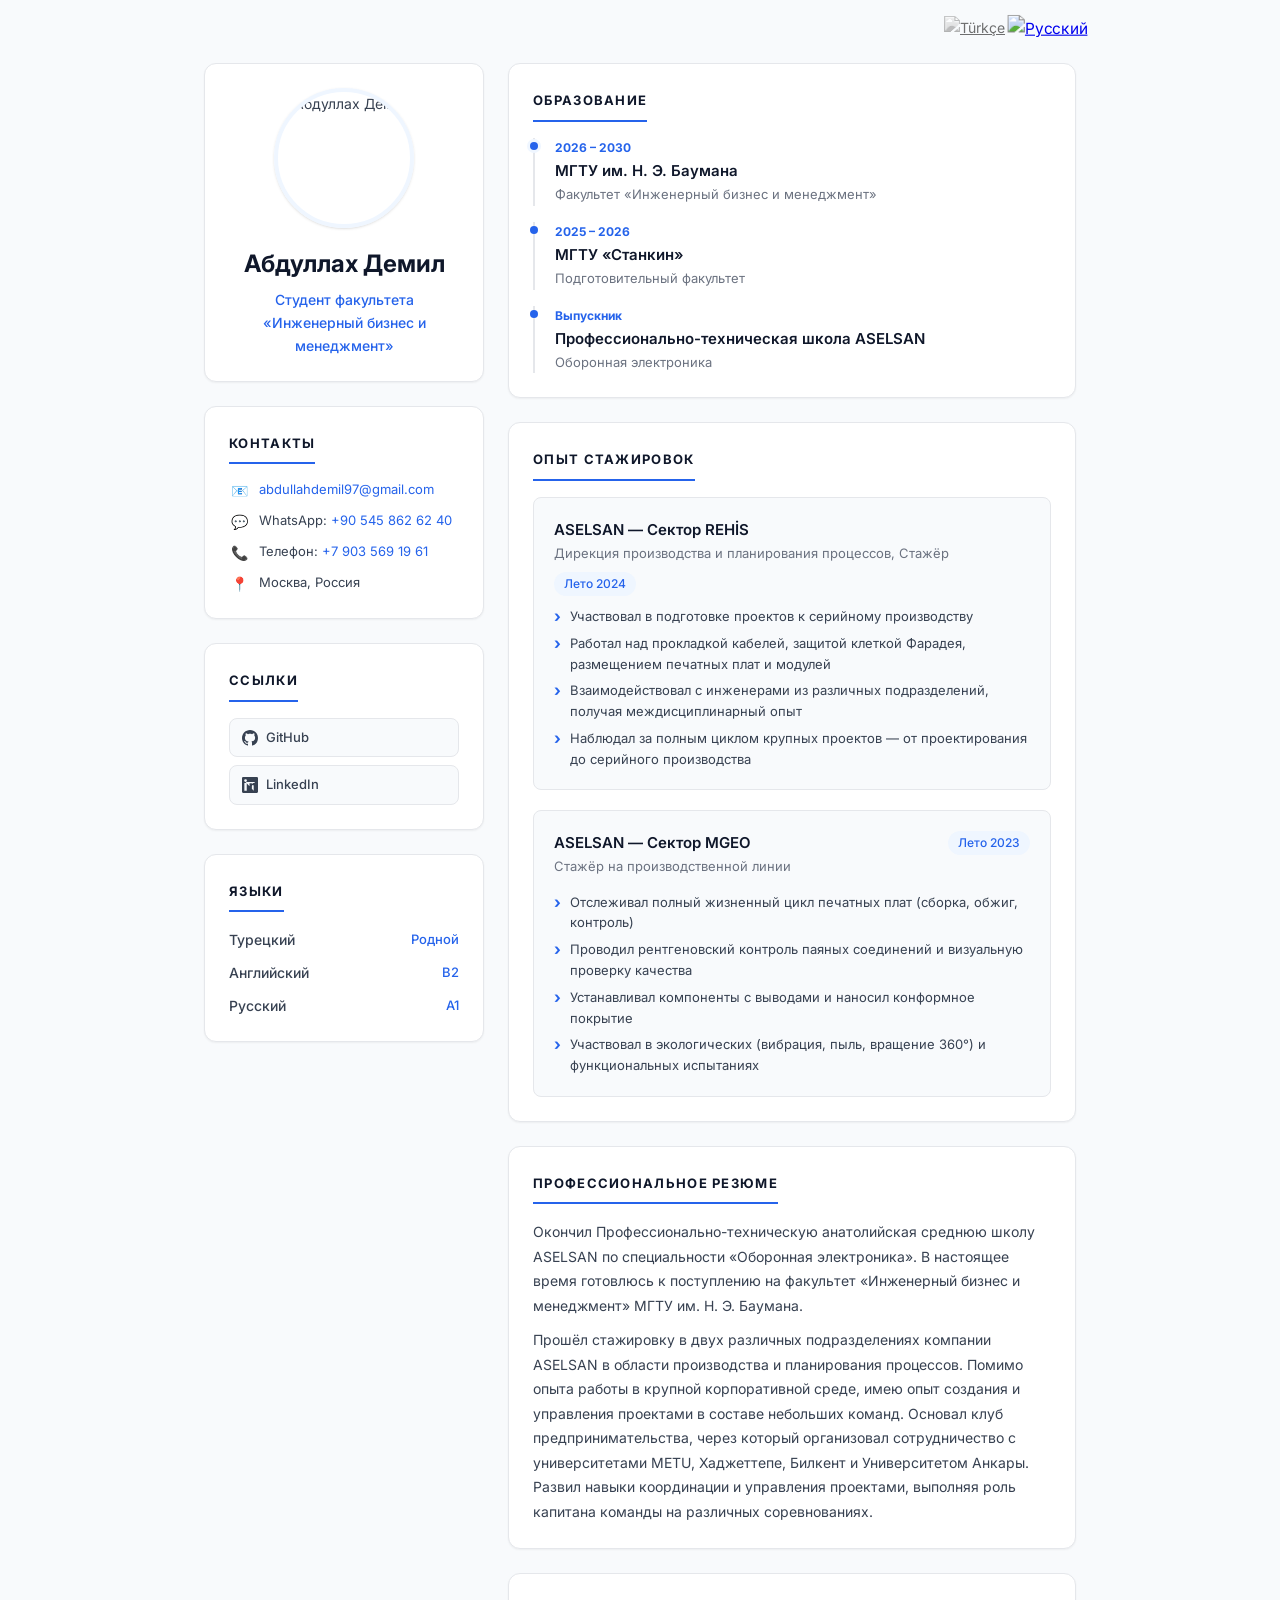
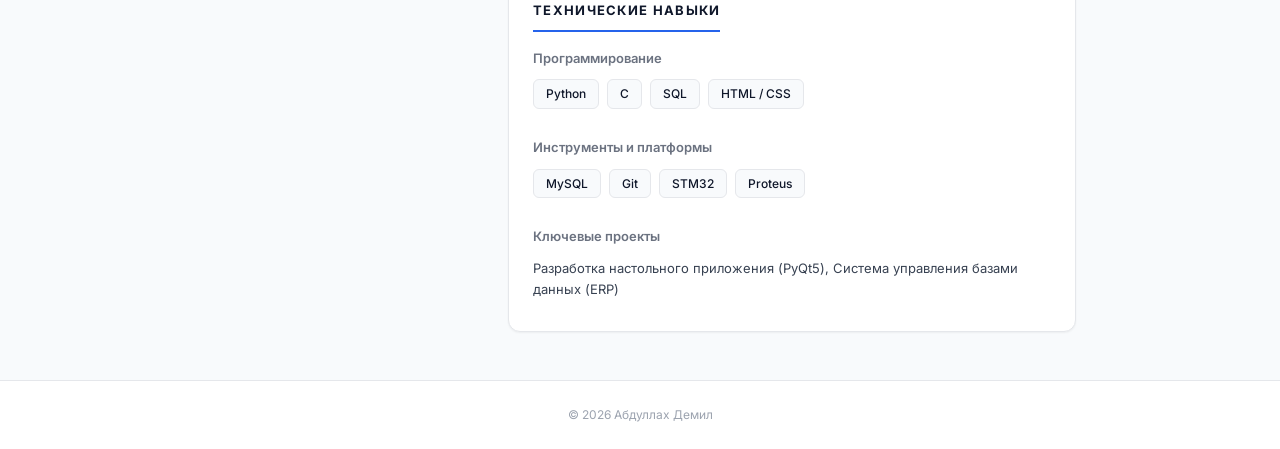
==== ru.html @ 8faf2f86 "Abdullah Demil's portfolio" ====
<!DOCTYPE html>
<html lang="ru">
    <head>
        <meta charset="UTF-8" />
        <meta name="viewport" content="width=device-width, initial-scale=1.0" />
        <meta name="description" content="Абдуллах Демил — Резюме. Студент факультета Инженерный бизнес и менеджмент, опыт стажировки в ASELSAN." />
        <meta name="author" content="Abdullah Demil" />
        <title>Abdullah Demil - CV (RU)</title>
        <link rel="preconnect" href="https://fonts.googleapis.com" />
        <link rel="preconnect" href="https://fonts.gstatic.com" crossorigin />
        <link href="https://fonts.googleapis.com/css2?family=Inter:wght@300;400;500;600;700&display=swap" rel="stylesheet" />
        <link rel="stylesheet" href="style.css" />
        <link rel="icon" type="image/png" href="profilfotografim.png" />
    </head>
    <body>
        <!-- Top Bar -->
        <header class="top-bar">
            <div class="top-bar-inner">
                <div class="lang-switch">
                    <a href="index.html" class="lang-link">
                        <img src="turkish-flag.png" alt="Türkçe" class="flag-img" />
                    </a>
                    <a href="ru.html" class="lang-link active">
                        <img src="russian-flag.png" alt="Русский" class="flag-img" />
                    </a>
                </div>
            </div>
        </header>

        <!-- Main Content -->
        <main class="container">
            <!-- SIDEBAR -->
            <aside class="sidebar">
                <!-- Profile -->
                <section class="card profile-card" id="profile">
                    <div class="profile-photo">
                        <img src="profilfotografim.png" alt="Абдуллах Демил" />
                    </div>
                    <h1 class="profile-name">Абдуллах Демил</h1>
                    <p class="profile-title">Студент факультета «Инженерный бизнес и менеджмент»</p>
                </section>

                <!-- Contact -->
                <section class="card" id="contact">
                    <h2 class="section-title">Контакты</h2>
                    <ul class="contact-list">
                        <li>
                            <span class="contact-icon">📧</span>
                            <a href="mailto:abdullahdemil97@gmail.com">abdullahdemil97@gmail.com</a>
                        </li>
                        <li>
                            <span class="contact-icon">💬</span>
                            <span>WhatsApp: <a href="https://wa.me/905458626240">+90 545 862 62 40</a></span>
                        </li>
                        <li>
                            <span class="contact-icon">📞</span>
                            <span>Телефон: <a href="tel:+79035691961">+7 903 569 19 61</a></span>
                        </li>
                        <li>
                            <span class="contact-icon">📍</span>
                            <span>Москва, Россия</span>
                        </li>
                    </ul>
                </section>

                <!-- Links -->
                <section class="card" id="links">
                    <h2 class="section-title">Ссылки</h2>
                    <ul class="links-list">
                        <li>
                            <a href="https://github.com/abdullahdemil" target="_blank" rel="noopener">
                                <svg height="16" viewBox="0 0 16 16" width="16" style="fill: currentColor;"><path d="M8 0C3.58 0 0 3.58 0 8c0 3.54 2.29 6.53 5.47 7.59.4.07.55-.17.55-.38 0-.19-.01-.82-.01-1.49-2.01.37-2.53-.49-2.69-.94-.09-.23-.48-.94-.82-1.13-.28-.15-.68-.52-.01-.53.63-.01 1.08.58 1.23.82.72 1.21 1.87.87 2.33.66.07-.52.28-.87.51-1.07-1.78-.2-3.64-.89-3.64-3.95 0-.87.31-1.59.82-2.15-.08-.2-.36-1.02.08-2.12 0 0 .67-.21 2.2.82.64-.18 1.32-.27 2-.27.68 0 1.36.09 2 .27 1.53-1.04 2.2-.82 2.2-.82.44 1.1.16 1.92.08 2.12.51.56.82 1.27.82 2.15 0 3.07-1.87 3.75-3.65 3.95.29.25.54.73.54 1.48 0 1.07-.01 1.93-.01 2.2 0 .21.15.46.55.38A8.013 8.013 0 0016 8c0-4.42-3.58-8-8-8z"></path></svg> GitHub
                            </a>
                        </li>
                        <li>
                            <a href="https://www.linkedin.com/in/abdullah-demil-1305a4256/" target="_blank" rel="noopener">
                                <svg height="16" viewBox="0 0 16 16" width="16" style="fill: currentColor;"><path d="M14.82 0H1.18A1.16 1.16 0 000 1.15v13.7A1.16 1.16 0 001.18 16h13.64A1.16 1.16 0 0016 14.85V1.15A1.16 1.16 0 0014.82 0zM4.74 13.68H2.37V6h2.37v7.68zM3.55 4.96a1.38 1.38 0 110-2.76 1.38 1.38 0 010 2.76zh9.09V13.68h2.37v-4.3c0-2.31-1.25-3.38-2.88-3.38-1.33 0-1.92.73-2.25 1.24v-1.06h-2.37v7.68h2.37V9.45c0-.4.08-.79.28-1.07.56-.78 1.54-.53 1.54.89v4.41z"></path></svg> LinkedIn
                            </a>
                        </li>
                    </ul>
                </section>

                <!-- Languages -->
                <section class="card" id="languages">
                    <h2 class="section-title">Языки</h2>
                    <ul class="lang-list">
                        <li class="lang-item">
                            <span class="lang-name">Турецкий</span>
                            <span class="lang-level">Родной</span>
                        </li>
                        <li class="lang-item">
                            <span class="lang-name">Английский</span>
                            <span class="lang-level">B2</span>
                        </li>
                        <li class="lang-item">
                            <span class="lang-name">Русский</span>
                            <span class="lang-level">A1</span>
                        </li>
                    </ul>
                </section>
            </aside>

            <!-- MAIN CONTENT -->
            <div class="main-content">
                <!-- Education -->
                <section class="card" id="education">
                    <h2 class="section-title">Образование</h2>
                    <div class="education-list">
                        <div class="edu-item current">
                            <div class="edu-date">2026 – 2030</div>
                            <div class="edu-school">МГТУ им. Н. Э. Баумана</div>
                            <div class="edu-dept">Факультет «Инженерный бизнес и менеджмент»</div>
                        </div>
                        <div class="edu-item">
                            <div class="edu-date">2025 – 2026</div>
                            <div class="edu-school">МГТУ «Станкин»</div>
                            <div class="edu-dept">Подготовительный факультет</div>
                        </div>
                        <div class="edu-item">
                            <div class="edu-date">Выпускник</div>
                            <div class="edu-school">Профессионально-техническая школа ASELSAN</div>
                            <div class="edu-dept">Оборонная электроника</div>
                        </div>
                    </div>
                </section>

                <!-- Internships -->
                <section class="card" id="experience">
                    <h2 class="section-title">Опыт стажировок</h2>
                    <div class="exp-list">
                        <div class="exp-item">
                            <div class="exp-header">
                                <div>
                                    <div class="exp-company">ASELSAN — Сектор REHİS</div>
                                    <div class="exp-role">Дирекция производства и планирования процессов, Стажёр</div>
                                </div>
                                <span class="exp-date">Лето 2024</span>
                            </div>
                            <ul class="exp-bullets">
                                <li>Участвовал в подготовке проектов к серийному производству</li>
                                <li>Работал над прокладкой кабелей, защитой клеткой Фарадея, размещением печатных плат и модулей</li>
                                <li>Взаимодействовал с инженерами из различных подразделений, получая междисциплинарный опыт</li>
                                <li>Наблюдал за полным циклом крупных проектов — от проектирования до серийного производства</li>
                            </ul>
                        </div>
                        <div class="exp-item">
                            <div class="exp-header">
                                <div>
                                    <div class="exp-company">ASELSAN — Сектор MGEO</div>
                                    <div class="exp-role">Стажёр на производственной линии</div>
                                </div>
                                <span class="exp-date">Лето 2023</span>
                            </div>
                            <ul class="exp-bullets">
                                <li>Отслеживал полный жизненный цикл печатных плат (сборка, обжиг, контроль)</li>
                                <li>Проводил рентгеновский контроль паяных соединений и визуальную проверку качества</li>
                                <li>Устанавливал компоненты с выводами и наносил конформное покрытие</li>
                                <li>Участвовал в экологических (вибрация, пыль, вращение 360°) и функциональных испытаниях</li>
                            </ul>
                        </div>
                    </div>
                </section>

                <!-- Professional Summary -->
                <section class="card" id="summary">
                    <h2 class="section-title">Профессиональное резюме</h2>
                    <p class="summary-text">
                        Окончил Профессионально-техническую анатолийская среднюю школу
                        ASELSAN по специальности «Оборонная электроника». В настоящее время
                        готовлюсь к поступлению на факультет «Инженерный бизнес и менеджмент»
                        МГТУ им. Н. Э. Баумана.
                    </p>
                    <p class="summary-text" style="margin-top: 10px;">
                        Прошёл стажировку в двух различных подразделениях компании ASELSAN
                        в области производства и планирования процессов. Помимо опыта работы
                        в крупной корпоративной среде, имею опыт создания и управления
                        проектами в составе небольших команд. Основал клуб
                        предпринимательства, через который организовал сотрудничество с
                        университетами METU, Хаджеттепе, Билкент и Университетом Анкары.
                        Развил навыки координации и управления проектами, выполняя роль
                        капитана команды на различных соревнованиях.
                    </p>
                </section>

                <!-- Technical Skills -->
                <section class="card" id="skills">
                    <h2 class="section-title">Технические навыки</h2>
                    <div class="skills-group">
                        <div class="skill-category">
                            <div class="skill-label">Программирование</div>
                            <div class="skill-tags">
                                <span class="skill-tag">Python</span>
                                <span class="skill-tag">C</span>
                                <span class="skill-tag">SQL</span>
                                <span class="skill-tag">HTML / CSS</span>
                            </div>
                        </div>
                        <div class="skill-category">
                            <div class="skill-label">Инструменты и платформы</div>
                            <div class="skill-tags">
                                <span class="skill-tag">MySQL</span>
                                <span class="skill-tag">Git</span>
                                <span class="skill-tag">STM32</span>
                                <span class="skill-tag">Proteus</span>
                            </div>
                        </div>
                        <div class="skill-category">
                            <div class="skill-label">Ключевые проекты</div>
                            <p class="skill-projects">
                                Разработка настольного приложения (PyQt5), Система управления базами данных (ERP)
                            </p>
                        </div>
                    </div>
                </section>
            </div>
        </main>

        <!-- Footer -->
        <footer>
            <p>&copy; 2026 Абдуллах Демил</p>
        </footer>
    </body>
</html>
---- style.css ----
@import url('https://fonts.googleapis.com/css2?family=Inter:wght@300;400;500;600;700&display=swap');

/* ============================================
   RESET & VARIABLES
   ============================================ */
*,
*::before,
*::after {
  box-sizing: border-box;
  margin: 0;
  padding: 0;
}

:root {
  --primary: #0f172a;
  --primary-light: #1e293b;
  --accent: #2563eb;
  --accent-hover: #1d4ed8;
  --accent-bg: #eff6ff;
  --text: #374151;
  --text-secondary: #6b7280;
  --text-light: #9ca3af;
  --bg: #f8fafc;
  --card: #ffffff;
  --border: #e5e7eb;
  --shadow-sm: 0 1px 2px 0 rgba(0,0,0,0.05);
  --shadow: 0 1px 3px 0 rgba(0,0,0,0.1), 0 1px 2px -1px rgba(0,0,0,0.1);
  --shadow-md: 0 4px 6px -1px rgba(0,0,0,0.1), 0 2px 4px -2px rgba(0,0,0,0.1);
  --radius: 12px;
  --radius-sm: 8px;
  --transition: 0.25s cubic-bezier(0.4, 0, 0.2, 1);
}

html {
  scroll-behavior: smooth;
}

body {
  font-family: 'Inter', -apple-system, BlinkMacSystemFont, 'Segoe UI', sans-serif;
  font-size: 14px;
  line-height: 1.65;
  color: var(--text);
  background: var(--bg);
  min-height: 100vh;
  display: flex;
  flex-direction: column;
  align-items: center;
  -webkit-font-smoothing: antialiased;
}

/* ============================================
   TOP BAR (Language Switch + PDF Button)
   ============================================ */
.top-bar {
  width: 100%;
  max-width: 920px;
  display: flex;
  justify-content: flex-end;
  align-items: center;
  padding: 16px 16px 0;
  gap: 12px;
}

.top-bar-inner {
  display: flex;
  align-items: center;
  gap: 12px;
}

.btn-download {
  display: inline-flex;
  align-items: center;
  gap: 6px;
  padding: 8px 16px;
  background: var(--primary);
  color: #fff;
  border: none;
  border-radius: var(--radius-sm);
  font-family: inherit;
  font-size: 13px;
  font-weight: 500;
  cursor: pointer;
  transition: var(--transition);
  text-decoration: none;
}

.btn-download:hover {
  background: var(--accent);
  transform: translateY(-1px);
  box-shadow: var(--shadow-md);
}

.lang-switch {
  display: flex;
  gap: 6px;
}

.flag-img {
  width: 28px;
  height: 28px;
  object-fit: contain;
  transition: var(--transition);
  filter: grayscale(1) opacity(0.6);
}

.lang-link:hover .flag-img,
.lang-link.active .flag-img {
  filter: grayscale(0) opacity(1);
  transform: scale(1.1);
}

/* ============================================
   LAYOUT CONTAINER
   ============================================ */
.container {
  width: 100%;
  max-width: 920px;
  padding: 24px;
  display: grid;
  grid-template-columns: 280px 1fr;
  gap: 24px;
}

/* ============================================
   CARDS & SECTIONS
   ============================================ */
.card {
  background: var(--card);
  border: 1px solid var(--border);
  border-radius: var(--radius);
  padding: 24px;
  margin-bottom: 24px;
  box-shadow: var(--shadow-sm);
  transition: var(--transition);
}

.card:hover {
  box-shadow: var(--shadow);
}

.section-title {
  font-size: 13px;
  font-weight: 700;
  text-transform: uppercase;
  letter-spacing: 0.1em;
  color: var(--primary);
  margin-bottom: 16px;
  padding-bottom: 8px;
  border-bottom: 2px solid var(--accent);
  display: inline-block;
}

/* ============================================
   CONTACT LIST
   ============================================ */
.contact-list {
  list-style: none;
  display: flex;
  flex-direction: column;
  gap: 10px;
}

.contact-list li {
  display: flex;
  align-items: flex-start;
  gap: 10px;
  font-size: 13px;
  color: var(--text);
  line-height: 1.5;
}

.contact-icon {
  flex-shrink: 0;
  width: 20px;
  text-align: center;
  font-size: 14px;
}

.contact-list a {
  color: var(--accent);
  text-decoration: none;
  transition: var(--transition);
  word-break: break-all;
}

.contact-list a:hover {
  color: var(--accent-hover);
  text-decoration: underline;
}

/* ============================================
   LINKS LIST
   ============================================ */
.links-list {
  list-style: none;
  display: flex;
  flex-direction: column;
  gap: 8px;
}

.links-list li a {
  display: flex;
  align-items: center;
  gap: 8px;
  padding: 8px 12px;
  background: var(--bg);
  border: 1px solid var(--border);
  border-radius: var(--radius-sm);
  color: var(--text);
  text-decoration: none;
  font-size: 13px;
  font-weight: 500;
  transition: var(--transition);
}

.links-list li a:hover {
  background: var(--accent-bg);
  border-color: var(--accent);
  color: var(--accent);
  transform: translateX(4px);
}

.link-icon {
  font-size: 16px;
  flex-shrink: 0;
}

/* ============================================
   LANGUAGES
   ============================================ */
.lang-list {
  list-style: none;
  display: flex;
  flex-direction: column;
  gap: 10px;
}

.lang-item {
  display: flex;
  justify-content: space-between;
  align-items: center;
}

.lang-name {
  font-size: 14px;
  font-weight: 500;
  color: var(--text);
}

.lang-level {
  font-size: 13px;
  font-weight: 500;
  color: var(--accent);
}

/* ============================================
   PROFESSIONAL SUMMARY
   ============================================ */
.summary-text {
  font-size: 14px;
  line-height: 1.75;
  color: var(--text);
}

/* ============================================
   EDUCATION TIMELINE
   ============================================ */
.education-list {
  display: flex;
  flex-direction: column;
  gap: 16px;
}

.edu-item {
  position: relative;
  padding-left: 20px;
  border-left: 2px solid var(--border);
}

.edu-item::before {
  content: '';
  position: absolute;
  left: -5px;
  top: 4px;
  width: 8px;
  height: 8px;
  border-radius: 50%;
  background: var(--accent);
}

.edu-item.current::before {
  background: var(--accent);
  box-shadow: 0 0 0 3px var(--accent-bg);
}

.edu-date {
  font-size: 12px;
  font-weight: 700;
  color: var(--accent);
  margin-bottom: 2px;
}

.edu-school {
  font-size: 15px;
  font-weight: 600;
  color: var(--primary);
}

.edu-dept {
  font-size: 13px;
  color: var(--text-secondary);
}

/* ============================================
   EXPERIENCE LIST
   ============================================ */
.exp-list {
  display: flex;
  flex-direction: column;
  gap: 20px;
}

.exp-item {
  padding: 20px;
  background: var(--bg);
  border: 1px solid var(--border);
  border-radius: var(--radius-sm);
  transition: var(--transition);
}

.exp-item:hover {
  border-color: var(--accent);
  box-shadow: var(--shadow-sm);
}

.exp-header {
  display: flex;
  justify-content: space-between;
  align-items: flex-start;
  flex-wrap: wrap;
  gap: 4px;
  margin-bottom: 8px;
}

.exp-company {
  font-size: 15px;
  font-weight: 600;
  color: var(--primary);
}

.exp-role {
  font-size: 13px;
  color: var(--text-secondary);
  margin-bottom: 4px;
}

.exp-date {
  font-size: 12px;
  font-weight: 500;
  color: var(--accent);
  background: var(--accent-bg);
  padding: 2px 10px;
  border-radius: 20px;
  white-space: nowrap;
}

.exp-bullets {
  list-style: none;
  display: flex;
  flex-direction: column;
  gap: 6px;
  margin-top: 10px;
}

.exp-bullets li {
  position: relative;
  padding-left: 16px;
  font-size: 13px;
  line-height: 1.6;
  color: var(--text);
}

.exp-bullets li::before {
  content: '›';
  position: absolute;
  left: 0;
  color: var(--accent);
  font-weight: 700;
  font-size: 16px;
  line-height: 1.35;
}

/* ============================================
   SKILLS & PROJECTS
   ============================================ */
.skills-group {
  display: flex;
  flex-direction: column;
  gap: 20px;
}

.skill-category {
  margin-bottom: 8px;
}

.skill-label {
  font-size: 13px;
  font-weight: 600;
  color: var(--text-secondary);
  margin-bottom: 10px;
}

.skill-tags {
  display: flex;
  flex-wrap: wrap;
  gap: 8px;
}

.skill-tag {
  font-size: 12px;
  background: var(--bg);
  color: var(--primary);
  padding: 4px 12px;
  border-radius: 6px;
  border: 1px solid var(--border);
  font-weight: 500;
}

.skill-projects {
  font-size: 13px;
  color: var(--text);
  line-height: 1.6;
}

.skill-projects strong {
  color: var(--primary);
}

/* ============================================
   SIDEBAR PROFILE
   ============================================ */
.profile-card {
  text-align: center;
  padding-bottom: 24px;
  border-bottom: 1px solid var(--border);
  margin-bottom: 24px;
}

.profile-photo {
  width: 140px;
  height: 140px;
  margin: 0 auto 16px;
  border-radius: 50%;
  overflow: hidden;
  border: 4px solid var(--accent-bg);
  box-shadow: var(--shadow);
}

.profile-photo img {
  width: 100%;
  height: 100%;
  object-fit: cover;
}

.profile-name {
  font-size: 24px;
  font-weight: 700;
  color: var(--primary);
  margin-bottom: 4px;
}

.profile-title {
  font-size: 14px;
  color: var(--accent);
  font-weight: 500;
}

/* ============================================
   FOOTER
   ============================================ */
footer {
  width: 100%;
  padding: 24px 16px;
  text-align: center;
  font-size: 12px;
  color: var(--text-light);
  border-top: 1px solid var(--border);
  margin-top: auto;
  background: var(--card);
}

/* ============================================
   RESPONSIVE
   ============================================ */
@media (max-width: 768px) {
  .container {
    grid-template-columns: 1fr;
    padding: 12px;
  }

  .profile-card {
    padding: 24px 16px;
  }

  .profile-photo img {
    width: 100px;
    height: 100px;
  }
}

/* ============================================
   PRINT / PDF STYLES
   ============================================ */
@media print {
  @page {
    margin: 0;
    size: A4;
  }

  * {
    -webkit-print-color-adjust: exact !important;
    print-color-adjust: exact !important;
  }

  body {
    background: #fff;
    font-size: 9pt;
    color: #000;
    padding: 1.2cm;
  }

  .top-bar, .flag-img, .lang-switch, .btn-download {
    display: none !important;
  }

  .container {
    max-width: 100%;
    padding: 0;
    gap: 0;
    display: block;
  }

  .sidebar, .main-content {
    width: 100%;
    display: block;
  }

  .card {
    border: none;
    border-bottom: 1px solid #eee;
    border-radius: 0;
    padding: 4px 0;
    margin-bottom: 0;
    box-shadow: none !important;
  }
  
  .card:last-child {
    border-bottom: none;
  }

  .profile-card {
    text-align: left;
    border-bottom: 2px solid var(--primary);
    padding-bottom: 8px;
  }

  .profile-photo {
    display: none !important;
  }

  .profile-name {
    font-size: 16pt;
    margin-bottom: 2px;
  }

  .section-title {
    font-size: 10pt;
    margin-bottom: 4px;
    margin-top: 6px;
    border-bottom: 1px solid #000;
    width: 100%;
    display: block;
    padding-bottom: 2px;
  }

  .contact-list, .links-list, .lang-list {
    display: flex;
    flex-direction: row;
    flex-wrap: wrap;
    gap: 12px;
    margin-bottom: 4px;
  }

  .contact-list li, .links-list li, .lang-item {
    font-size: 8.5pt;
  }

  .lang-item {
    display: inline-flex;
    align-items: center;
    gap: 4px;
  }

  .lang-level {
    color: #000 !important;
    font-weight: normal;
  }

  .lang-level::before { content: "("; }
  .lang-level::after { content: ")"; }

  .edu-item {
    border-left: none;
    padding-left: 0;
  }
  
  .edu-item::before {
    display: none;
  }

  .exp-item {
    background: none;
    border: none;
    padding: 2px 0;
    margin-bottom: 2px;
  }

  .exp-header {
    margin-bottom: 2px;
  }

  .exp-date {
    background: none;
    color: #000;
    padding: 0;
    font-weight: 700;
  }

  .exp-bullets {
    margin-top: 2px;
    gap: 2px;
  }
  
  .exp-bullets li {
    font-size: 8.5pt;
  }

  #summary {
    break-before: page;
  }

  .skill-category {
    margin-bottom: 4px;
  }

  .skill-label {
    display: inline;
    font-weight: 700;
    color: #000;
  }

  .skill-label::after {
    content: ": ";
  }

  .skill-tags {
    display: inline;
  }

  .skill-tag {
    display: inline;
    border: none;
    background: none;
    padding: 0;
    font-size: 9pt;
    color: #000;
    font-weight: normal;
  }

  .skill-tag::after {
    content: ", ";
  }

  .skill-tag:last-child::after {
    content: "";
  }

  .skill-projects {
    display: inline;
  }

  footer {
    display: none;
  }

  a {
    color: var(--accent) !important;
    text-decoration: underline !important;
  }
}
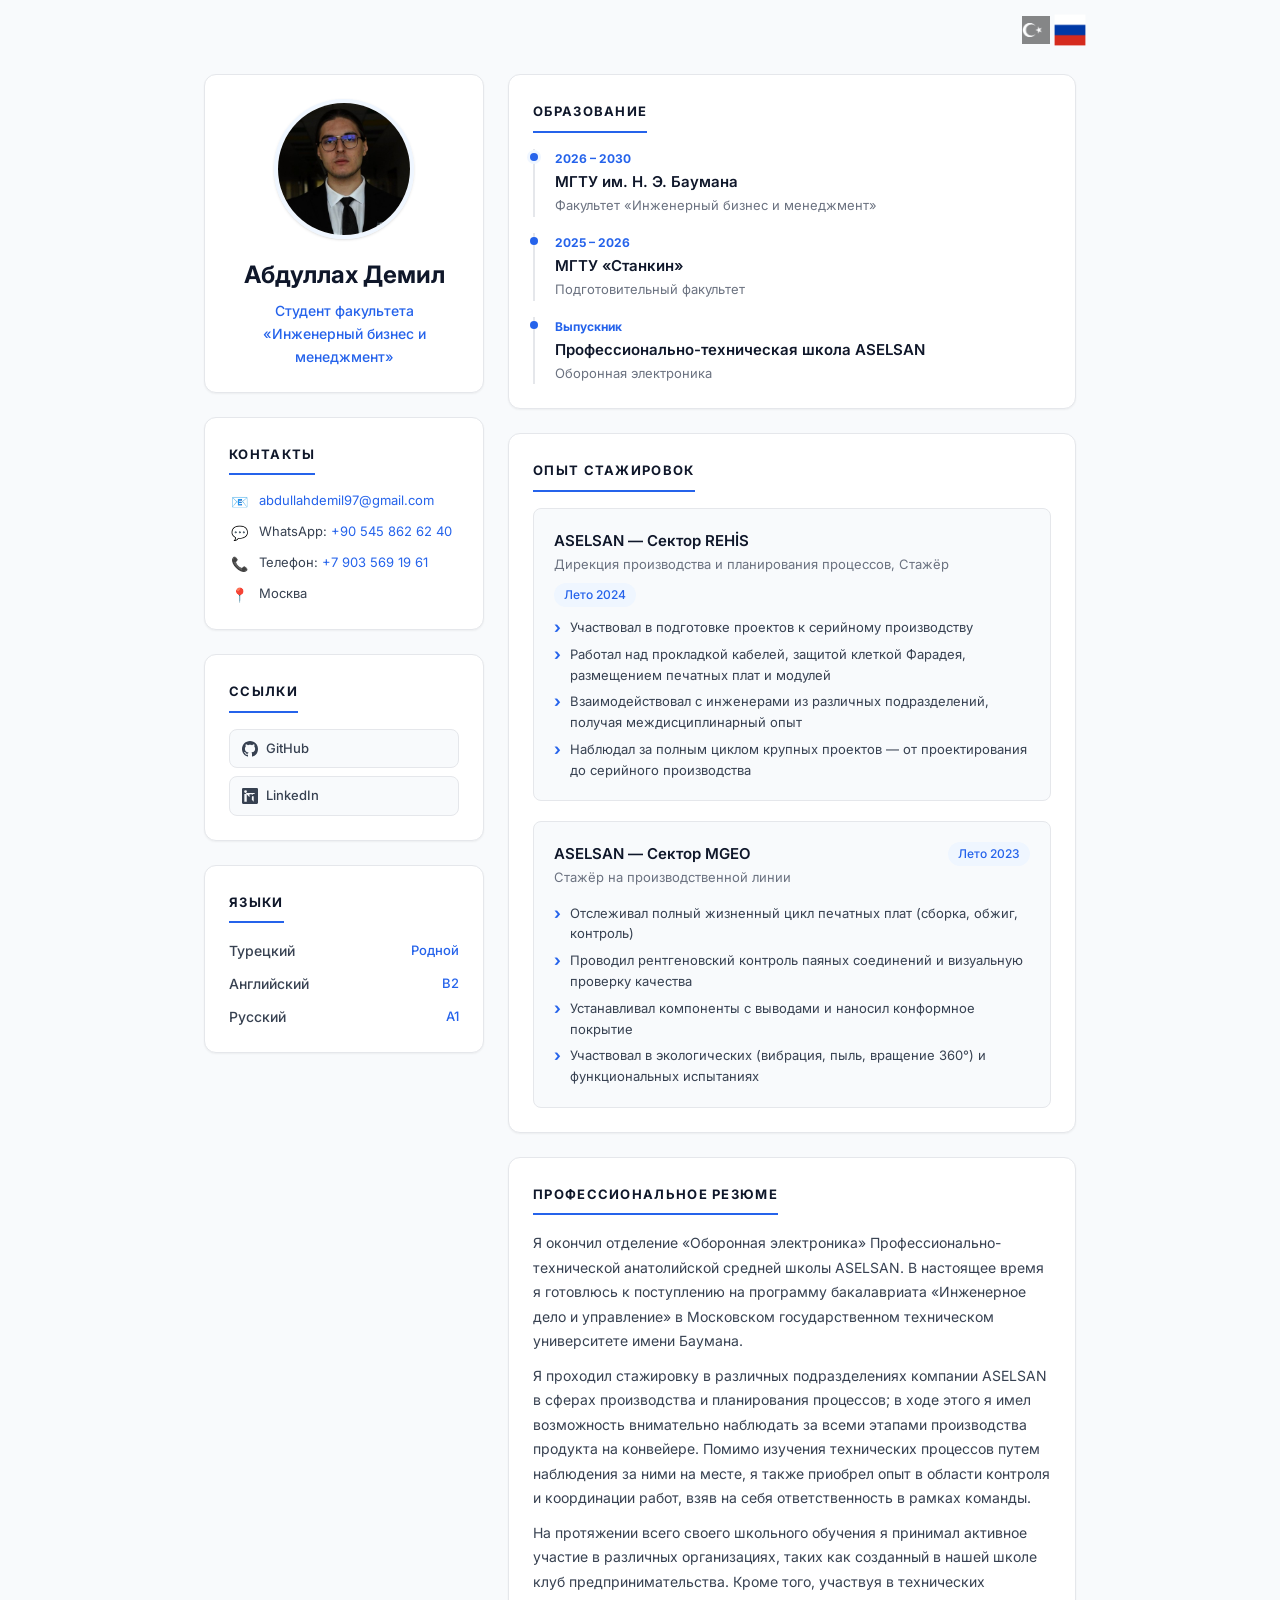
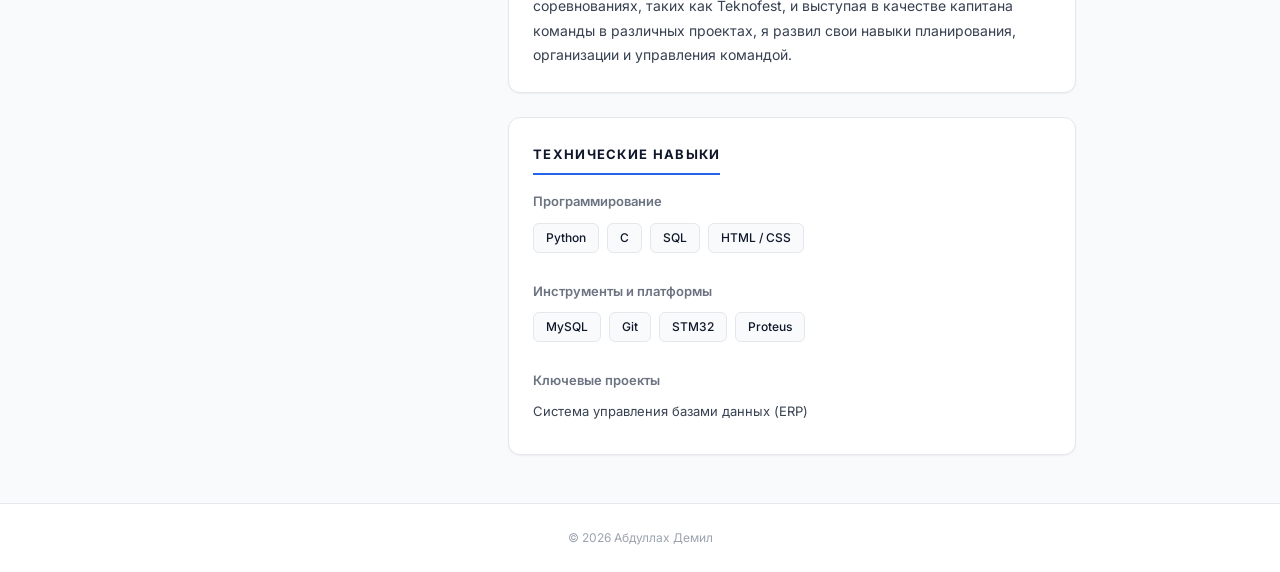
==== commit 656668ff: "Abdullah Demil's portfolio" ====
--- a/ru.html
+++ b/ru.html
@@ -9,8 +9,8 @@
         <link rel="preconnect" href="https://fonts.googleapis.com" />
         <link rel="preconnect" href="https://fonts.gstatic.com" crossorigin />
         <link href="https://fonts.googleapis.com/css2?family=Inter:wght@300;400;500;600;700&display=swap" rel="stylesheet" />
-        <link rel="stylesheet" href="style.css" />
-        <link rel="icon" type="image/png" href="profilfotografim.png" />
+        <link rel="stylesheet" href="assets/css/style.css" />
+        <link rel="icon" type="image/png" href="assets/images/profilfotografim.png" />
     </head>
     <body>
         <!-- Top Bar -->
@@ -18,10 +18,10 @@
             <div class="top-bar-inner">
                 <div class="lang-switch">
                     <a href="index.html" class="lang-link">
-                        <img src="turkish-flag.png" alt="Türkçe" class="flag-img" />
+                        <img src="assets/images/turkish-flag.png" alt="Türkçe" class="flag-img" />
                     </a>
                     <a href="ru.html" class="lang-link active">
-                        <img src="russian-flag.png" alt="Русский" class="flag-img" />
+                        <img src="assets/images/russian-flag.png" alt="Русский" class="flag-img" />
                     </a>
                 </div>
             </div>
@@ -34,7 +34,7 @@
                 <!-- Profile -->
                 <section class="card profile-card" id="profile">
                     <div class="profile-photo">
-                        <img src="profilfotografim.png" alt="Абдуллах Демил" />
+                        <img src="assets/images/profilfotografim.png" alt="Abdullah Demil" />
                     </div>
                     <h1 class="profile-name">Абдуллах Демил</h1>
                     <p class="profile-title">Студент факультета «Инженерный бизнес и менеджмент»</p>
@@ -58,7 +58,7 @@
                         </li>
                         <li>
                             <span class="contact-icon">📍</span>
-                            <span>Москва, Россия</span>
+                            <span>Москва</span>
                         </li>
                     </ul>
                 </section>
@@ -68,7 +68,7 @@
                     <h2 class="section-title">Ссылки</h2>
                     <ul class="links-list">
                         <li>
-                            <a href="https://github.com/abdullahdemil" target="_blank" rel="noopener">
+                            <a href="https://github.com/micsizru" target="_blank" rel="noopener">
                                 <svg height="16" viewBox="0 0 16 16" width="16" style="fill: currentColor;"><path d="M8 0C3.58 0 0 3.58 0 8c0 3.54 2.29 6.53 5.47 7.59.4.07.55-.17.55-.38 0-.19-.01-.82-.01-1.49-2.01.37-2.53-.49-2.69-.94-.09-.23-.48-.94-.82-1.13-.28-.15-.68-.52-.01-.53.63-.01 1.08.58 1.23.82.72 1.21 1.87.87 2.33.66.07-.52.28-.87.51-1.07-1.78-.2-3.64-.89-3.64-3.95 0-.87.31-1.59.82-2.15-.08-.2-.36-1.02.08-2.12 0 0 .67-.21 2.2.82.64-.18 1.32-.27 2-.27.68 0 1.36.09 2 .27 1.53-1.04 2.2-.82 2.2-.82.44 1.1.16 1.92.08 2.12.51.56.82 1.27.82 2.15 0 3.07-1.87 3.75-3.65 3.95.29.25.54.73.54 1.48 0 1.07-.01 1.93-.01 2.2 0 .21.15.46.55.38A8.013 8.013 0 0016 8c0-4.42-3.58-8-8-8z"></path></svg> GitHub
                             </a>
                         </li>
@@ -165,20 +165,13 @@
                 <section class="card" id="summary">
                     <h2 class="section-title">Профессиональное резюме</h2>
                     <p class="summary-text">
-                        Окончил Профессионально-техническую анатолийская среднюю школу
-                        ASELSAN по специальности «Оборонная электроника». В настоящее время
-                        готовлюсь к поступлению на факультет «Инженерный бизнес и менеджмент»
-                        МГТУ им. Н. Э. Баумана.
+                        Я окончил отделение «Оборонная электроника» Профессионально-технической анатолийской средней школы ASELSAN. В настоящее время я готовлюсь к поступлению на программу бакалавриата «Инженерное дело и управление» в Московском государственном техническом университете имени Баумана.
                     </p>
                     <p class="summary-text" style="margin-top: 10px;">
-                        Прошёл стажировку в двух различных подразделениях компании ASELSAN
-                        в области производства и планирования процессов. Помимо опыта работы
-                        в крупной корпоративной среде, имею опыт создания и управления
-                        проектами в составе небольших команд. Основал клуб
-                        предпринимательства, через который организовал сотрудничество с
-                        университетами METU, Хаджеттепе, Билкент и Университетом Анкары.
-                        Развил навыки координации и управления проектами, выполняя роль
-                        капитана команды на различных соревнованиях.
+                        Я проходил стажировку в различных подразделениях компании ASELSAN в сферах производства и планирования процессов; в ходе этого я имел возможность внимательно наблюдать за всеми этапами производства продукта на конвейере. Помимо изучения технических процессов путем наблюдения за ними на месте, я также приобрел опыт в области контроля и координации работ, взяв на себя ответственность в рамках команды.
+                    </p>
+                    <p class="summary-text" style="margin-top: 10px;">
+                        На протяжении всего своего школьного обучения я принимал активное участие в различных организациях, таких как созданный в нашей школе клуб предпринимательства. Кроме того, участвуя в технических соревнованиях, таких как Teknofest, и выступая в качестве капитана команды в различных проектах, я развил свои навыки планирования, организации и управления командой.
                     </p>
                 </section>
 
@@ -207,7 +200,7 @@
                         <div class="skill-category">
                             <div class="skill-label">Ключевые проекты</div>
                             <p class="skill-projects">
-                                Разработка настольного приложения (PyQt5), Система управления базами данных (ERP)
+                                Система управления базами данных (ERP)
                             </p>
                         </div>
                     </div>
--- a/assets/css/style.css
+++ b/assets/css/style.css
@@ -0,0 +1,706 @@
+@import url('https://fonts.googleapis.com/css2?family=Inter:wght@300;400;500;600;700&display=swap');
+
+/* ============================================
+   RESET & VARIABLES
+   ============================================ */
+*,
+*::before,
+*::after {
+  box-sizing: border-box;
+  margin: 0;
+  padding: 0;
+}
+
+:root {
+  --primary: #0f172a;
+  --primary-light: #1e293b;
+  --accent: #2563eb;
+  --accent-hover: #1d4ed8;
+  --accent-bg: #eff6ff;
+  --text: #374151;
+  --text-secondary: #6b7280;
+  --text-light: #9ca3af;
+  --bg: #f8fafc;
+  --card: #ffffff;
+  --border: #e5e7eb;
+  --shadow-sm: 0 1px 2px 0 rgba(0,0,0,0.05);
+  --shadow: 0 1px 3px 0 rgba(0,0,0,0.1), 0 1px 2px -1px rgba(0,0,0,0.1);
+  --shadow-md: 0 4px 6px -1px rgba(0,0,0,0.1), 0 2px 4px -2px rgba(0,0,0,0.1);
+  --radius: 12px;
+  --radius-sm: 8px;
+  --transition: 0.25s cubic-bezier(0.4, 0, 0.2, 1);
+}
+
+html {
+  scroll-behavior: smooth;
+}
+
+body {
+  font-family: 'Inter', -apple-system, BlinkMacSystemFont, 'Segoe UI', sans-serif;
+  font-size: 14px;
+  line-height: 1.65;
+  color: var(--text);
+  background: var(--bg);
+  min-height: 100vh;
+  display: flex;
+  flex-direction: column;
+  align-items: center;
+  -webkit-font-smoothing: antialiased;
+}
+
+/* ============================================
+   TOP BAR (Language Switch + PDF Button)
+   ============================================ */
+.top-bar {
+  width: 100%;
+  max-width: 920px;
+  display: flex;
+  justify-content: flex-end;
+  align-items: center;
+  padding: 16px 16px 0;
+  gap: 12px;
+}
+
+.top-bar-inner {
+  display: flex;
+  align-items: center;
+  gap: 12px;
+}
+
+.btn-download {
+  display: inline-flex;
+  align-items: center;
+  gap: 6px;
+  padding: 8px 16px;
+  background: var(--primary);
+  color: #fff;
+  border: none;
+  border-radius: var(--radius-sm);
+  font-family: inherit;
+  font-size: 13px;
+  font-weight: 500;
+  cursor: pointer;
+  transition: var(--transition);
+  text-decoration: none;
+}
+
+.btn-download:hover {
+  background: var(--accent);
+  transform: translateY(-1px);
+  box-shadow: var(--shadow-md);
+}
+
+.lang-switch {
+  display: flex;
+  gap: 6px;
+}
+
+.flag-img {
+  width: 28px;
+  height: 28px;
+  object-fit: contain;
+  transition: var(--transition);
+  filter: grayscale(1) opacity(0.6);
+}
+
+.lang-link:hover .flag-img,
+.lang-link.active .flag-img {
+  filter: grayscale(0) opacity(1);
+  transform: scale(1.1);
+}
+
+/* ============================================
+   LAYOUT CONTAINER
+   ============================================ */
+.container {
+  width: 100%;
+  max-width: 920px;
+  padding: 24px;
+  display: grid;
+  grid-template-columns: 280px 1fr;
+  gap: 24px;
+}
+
+/* ============================================
+   CARDS & SECTIONS
+   ============================================ */
+.card {
+  background: var(--card);
+  border: 1px solid var(--border);
+  border-radius: var(--radius);
+  padding: 24px;
+  margin-bottom: 24px;
+  box-shadow: var(--shadow-sm);
+  transition: var(--transition);
+}
+
+.card:hover {
+  box-shadow: var(--shadow);
+}
+
+.section-title {
+  font-size: 13px;
+  font-weight: 700;
+  text-transform: uppercase;
+  letter-spacing: 0.1em;
+  color: var(--primary);
+  margin-bottom: 16px;
+  padding-bottom: 8px;
+  border-bottom: 2px solid var(--accent);
+  display: inline-block;
+}
+
+/* ============================================
+   CONTACT LIST
+   ============================================ */
+.contact-list {
+  list-style: none;
+  display: flex;
+  flex-direction: column;
+  gap: 10px;
+}
+
+.contact-list li {
+  display: flex;
+  align-items: flex-start;
+  gap: 10px;
+  font-size: 13px;
+  color: var(--text);
+  line-height: 1.5;
+}
+
+.contact-icon {
+  flex-shrink: 0;
+  width: 20px;
+  text-align: center;
+  font-size: 14px;
+}
+
+.contact-list a {
+  color: var(--accent);
+  text-decoration: none;
+  transition: var(--transition);
+  word-break: break-all;
+}
+
+.contact-list a:hover {
+  color: var(--accent-hover);
+  text-decoration: underline;
+}
+
+/* ============================================
+   LINKS LIST
+   ============================================ */
+.links-list {
+  list-style: none;
+  display: flex;
+  flex-direction: column;
+  gap: 8px;
+}
+
+.links-list li a {
+  display: flex;
+  align-items: center;
+  gap: 8px;
+  padding: 8px 12px;
+  background: var(--bg);
+  border: 1px solid var(--border);
+  border-radius: var(--radius-sm);
+  color: var(--text);
+  text-decoration: none;
+  font-size: 13px;
+  font-weight: 500;
+  transition: var(--transition);
+}
+
+.links-list li a:hover {
+  background: var(--accent-bg);
+  border-color: var(--accent);
+  color: var(--accent);
+  transform: translateX(4px);
+}
+
+.link-icon {
+  font-size: 16px;
+  flex-shrink: 0;
+}
+
+/* ============================================
+   LANGUAGES
+   ============================================ */
+.lang-list {
+  list-style: none;
+  display: flex;
+  flex-direction: column;
+  gap: 10px;
+}
+
+.lang-item {
+  display: flex;
+  justify-content: space-between;
+  align-items: center;
+}
+
+.lang-name {
+  font-size: 14px;
+  font-weight: 500;
+  color: var(--text);
+}
+
+.lang-level {
+  font-size: 13px;
+  font-weight: 500;
+  color: var(--accent);
+}
+
+/* ============================================
+   PROFESSIONAL SUMMARY
+   ============================================ */
+.summary-text {
+  font-size: 14px;
+  line-height: 1.75;
+  color: var(--text);
+}
+
+/* ============================================
+   EDUCATION TIMELINE
+   ============================================ */
+.education-list {
+  display: flex;
+  flex-direction: column;
+  gap: 16px;
+}
+
+.edu-item {
+  position: relative;
+  padding-left: 20px;
+  border-left: 2px solid var(--border);
+}
+
+.edu-item::before {
+  content: '';
+  position: absolute;
+  left: -5px;
+  top: 4px;
+  width: 8px;
+  height: 8px;
+  border-radius: 50%;
+  background: var(--accent);
+}
+
+.edu-item.current::before {
+  background: var(--accent);
+  box-shadow: 0 0 0 3px var(--accent-bg);
+}
+
+.edu-date {
+  font-size: 12px;
+  font-weight: 700;
+  color: var(--accent);
+  margin-bottom: 2px;
+}
+
+.edu-school {
+  font-size: 15px;
+  font-weight: 600;
+  color: var(--primary);
+}
+
+.edu-dept {
+  font-size: 13px;
+  color: var(--text-secondary);
+}
+
+/* ============================================
+   EXPERIENCE LIST
+   ============================================ */
+.exp-list {
+  display: flex;
+  flex-direction: column;
+  gap: 20px;
+}
+
+.exp-item {
+  padding: 20px;
+  background: var(--bg);
+  border: 1px solid var(--border);
+  border-radius: var(--radius-sm);
+  transition: var(--transition);
+}
+
+.exp-item:hover {
+  border-color: var(--accent);
+  box-shadow: var(--shadow-sm);
+}
+
+.exp-header {
+  display: flex;
+  justify-content: space-between;
+  align-items: flex-start;
+  flex-wrap: wrap;
+  gap: 4px;
+  margin-bottom: 8px;
+}
+
+.exp-company {
+  font-size: 15px;
+  font-weight: 600;
+  color: var(--primary);
+}
+
+.exp-role {
+  font-size: 13px;
+  color: var(--text-secondary);
+  margin-bottom: 4px;
+}
+
+.exp-date {
+  font-size: 12px;
+  font-weight: 500;
+  color: var(--accent);
+  background: var(--accent-bg);
+  padding: 2px 10px;
+  border-radius: 20px;
+  white-space: nowrap;
+}
+
+.exp-bullets {
+  list-style: none;
+  display: flex;
+  flex-direction: column;
+  gap: 6px;
+  margin-top: 10px;
+}
+
+.exp-bullets li {
+  position: relative;
+  padding-left: 16px;
+  font-size: 13px;
+  line-height: 1.6;
+  color: var(--text);
+}
+
+.exp-bullets li::before {
+  content: '›';
+  position: absolute;
+  left: 0;
+  color: var(--accent);
+  font-weight: 700;
+  font-size: 16px;
+  line-height: 1.35;
+}
+
+/* ============================================
+   SKILLS & PROJECTS
+   ============================================ */
+.skills-group {
+  display: flex;
+  flex-direction: column;
+  gap: 20px;
+}
+
+.skill-category {
+  margin-bottom: 8px;
+}
+
+.skill-label {
+  font-size: 13px;
+  font-weight: 600;
+  color: var(--text-secondary);
+  margin-bottom: 10px;
+}
+
+.skill-tags {
+  display: flex;
+  flex-wrap: wrap;
+  gap: 8px;
+}
+
+.skill-tag {
+  font-size: 12px;
+  background: var(--bg);
+  color: var(--primary);
+  padding: 4px 12px;
+  border-radius: 6px;
+  border: 1px solid var(--border);
+  font-weight: 500;
+}
+
+.skill-projects {
+  font-size: 13px;
+  color: var(--text);
+  line-height: 1.6;
+}
+
+.skill-projects strong {
+  color: var(--primary);
+}
+
+/* ============================================
+   SIDEBAR PROFILE
+   ============================================ */
+.profile-card {
+  text-align: center;
+  padding-bottom: 24px;
+  border-bottom: 1px solid var(--border);
+  margin-bottom: 24px;
+}
+
+.profile-photo {
+  width: 140px;
+  height: 140px;
+  margin: 0 auto 16px;
+  border-radius: 50%;
+  overflow: hidden;
+  border: 4px solid var(--accent-bg);
+  box-shadow: var(--shadow);
+}
+
+.profile-photo img {
+  width: 100%;
+  height: 100%;
+  object-fit: cover;
+}
+
+.profile-name {
+  font-size: 24px;
+  font-weight: 700;
+  color: var(--primary);
+  margin-bottom: 4px;
+}
+
+.profile-title {
+  font-size: 14px;
+  color: var(--accent);
+  font-weight: 500;
+}
+
+/* ============================================
+   FOOTER
+   ============================================ */
+footer {
+  width: 100%;
+  padding: 24px 16px;
+  text-align: center;
+  font-size: 12px;
+  color: var(--text-light);
+  border-top: 1px solid var(--border);
+  margin-top: auto;
+  background: var(--card);
+}
+
+/* ============================================
+   RESPONSIVE
+   ============================================ */
+@media (max-width: 768px) {
+  .container {
+    grid-template-columns: 1fr;
+    padding: 12px;
+  }
+
+  .profile-card {
+    padding: 24px 16px;
+  }
+
+  .profile-photo img {
+    width: 100px;
+    height: 100px;
+  }
+}
+
+/* ============================================
+   PRINT / PDF STYLES
+   ============================================ */
+@media print {
+  @page {
+    margin: 0;
+    size: A4;
+  }
+
+  * {
+    -webkit-print-color-adjust: exact !important;
+    print-color-adjust: exact !important;
+    box-shadow: none !important;
+    text-shadow: none !important;
+    filter: none !important;
+    transform: none !important;
+    transition: none !important;
+  }
+
+  body {
+    background: #fff;
+    font-size: 9pt;
+    color: #000;
+    padding: 1.2cm;
+  }
+
+  .top-bar, .flag-img, .lang-switch, .btn-download {
+    display: none !important;
+  }
+
+  .container {
+    max-width: 100%;
+    padding: 0;
+    gap: 0;
+    display: block;
+  }
+
+  .sidebar, .main-content {
+    width: 100%;
+    display: block;
+  }
+
+  .card {
+    border: none;
+    border-bottom: 1px solid #eee;
+    border-radius: 0;
+    padding: 4px 0;
+    margin-bottom: 0;
+    box-shadow: none !important;
+  }
+  
+  .card:last-child {
+    border-bottom: none;
+  }
+
+  .profile-card {
+    text-align: left;
+    border-bottom: 2px solid var(--primary);
+    padding-bottom: 8px;
+  }
+
+  .profile-photo {
+    display: none !important;
+  }
+
+  .profile-name {
+    font-size: 16pt;
+    margin-bottom: 2px;
+  }
+
+  .section-title {
+    font-size: 10pt;
+    margin-bottom: 4px;
+    margin-top: 6px;
+    border-bottom: 1px solid #000;
+    width: 100%;
+    display: block;
+    padding-bottom: 2px;
+  }
+
+  .contact-list, .links-list, .lang-list {
+    display: flex;
+    flex-direction: row;
+    flex-wrap: wrap;
+    gap: 12px;
+    margin-bottom: 4px;
+  }
+
+  .contact-list li, .links-list li, .lang-item {
+    font-size: 8.5pt;
+  }
+
+  .lang-item {
+    display: inline-flex;
+    align-items: center;
+    gap: 4px;
+  }
+
+  .lang-level {
+    color: #000 !important;
+    font-weight: normal;
+  }
+
+  .lang-level::before { content: "("; }
+  .lang-level::after { content: ")"; }
+
+  .edu-item {
+    border-left: none;
+    padding-left: 0;
+  }
+  
+  .edu-item::before {
+    display: none;
+  }
+
+  .exp-item {
+    background: none;
+    border: none;
+    padding: 2px 0;
+    margin-bottom: 2px;
+  }
+
+  .exp-header {
+    margin-bottom: 2px;
+  }
+
+  .exp-date {
+    background: none;
+    color: #000;
+    padding: 0;
+    font-weight: 700;
+  }
+
+  .exp-bullets {
+    margin-top: 2px;
+    gap: 2px;
+  }
+  
+  .exp-bullets li {
+    font-size: 8.5pt;
+  }
+
+  #summary {
+    break-before: page;
+    padding-top: 1.2cm;
+  }
+
+  .skill-category {
+    margin-bottom: 4px;
+  }
+
+  .skill-label {
+    display: inline;
+    font-weight: 700;
+    color: #000;
+  }
+
+  .skill-label::after {
+    content: ": ";
+  }
+
+  .skill-tags {
+    display: inline;
+  }
+
+  .skill-tag {
+    display: inline;
+    border: none;
+    background: none;
+    padding: 0;
+    font-size: 9pt;
+    color: #000;
+    font-weight: normal;
+  }
+
+  .skill-tag::after {
+    content: ", ";
+  }
+
+  .skill-tag:last-child::after {
+    content: "";
+  }
+
+  .skill-projects {
+    display: inline;
+  }
+
+  footer {
+    display: none;
+  }
+
+  a {
+    color: var(--accent) !important;
+    text-decoration: underline !important;
+  }
+}
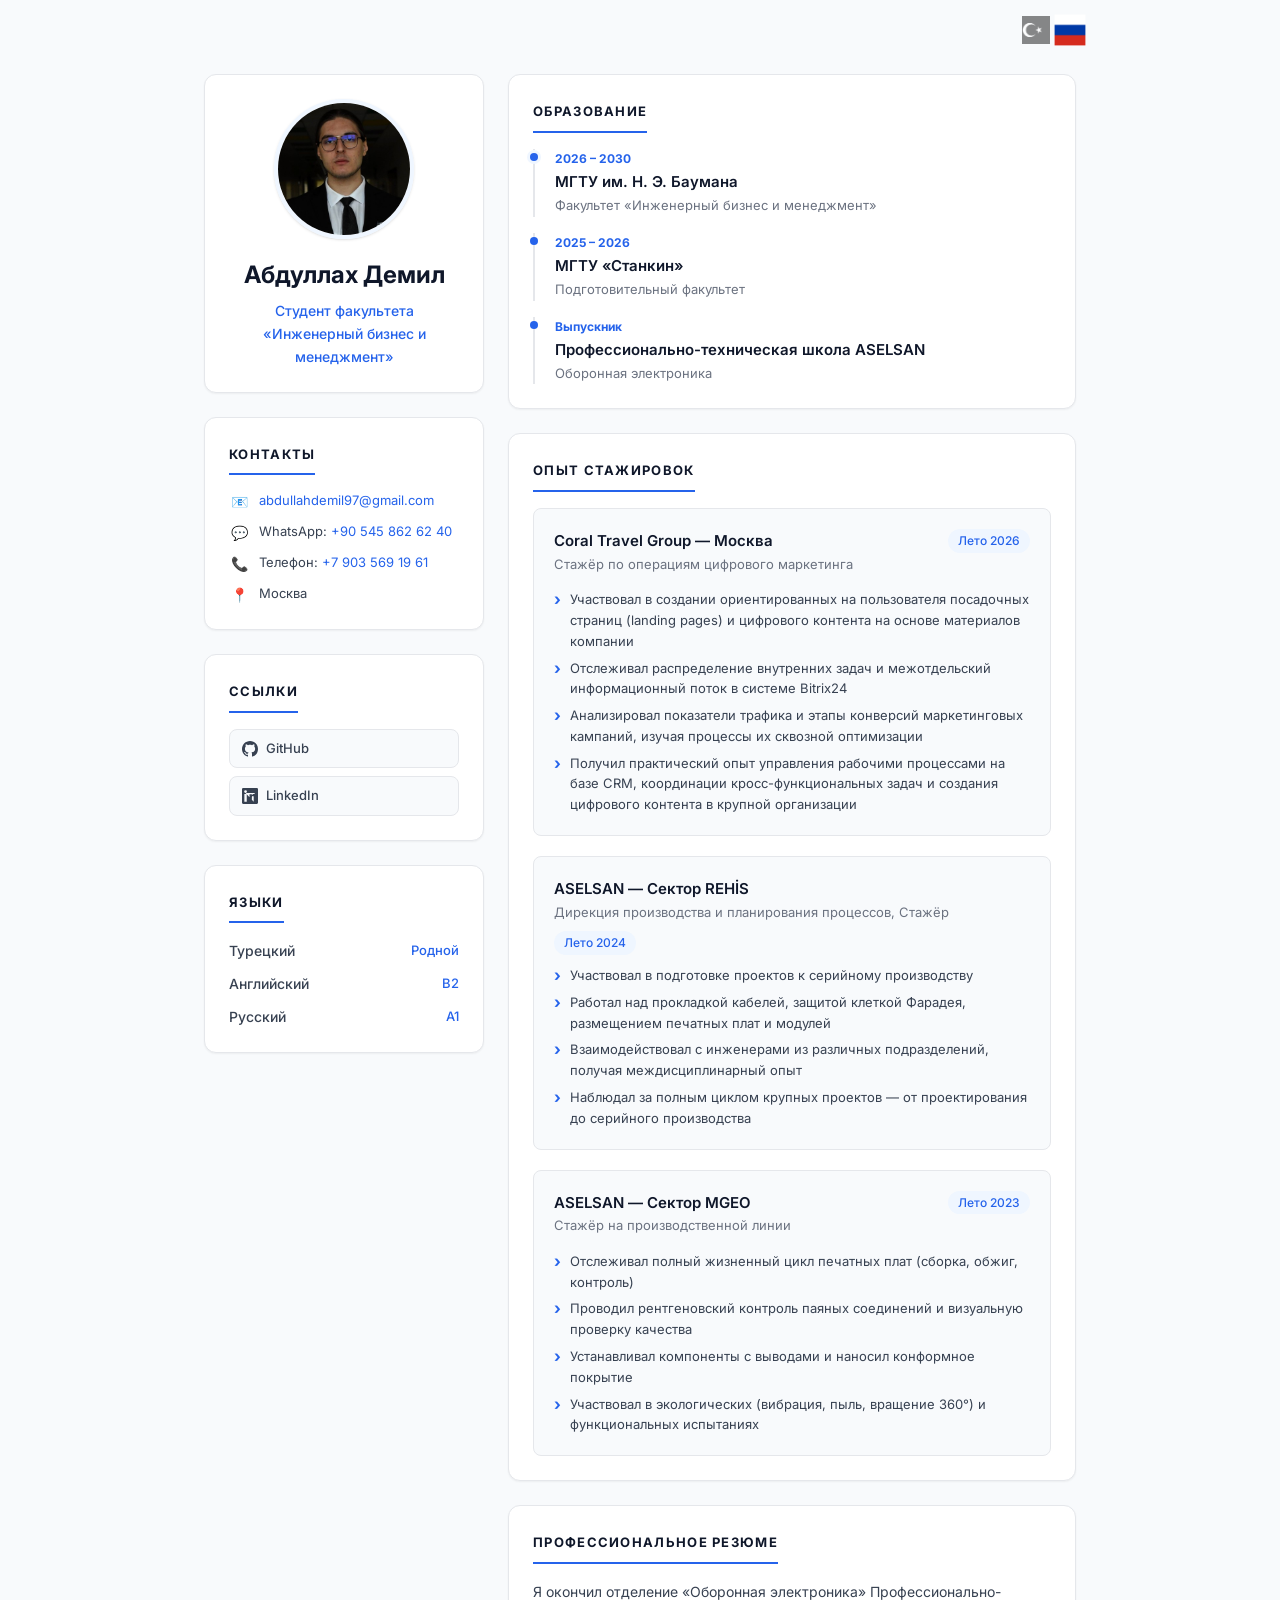
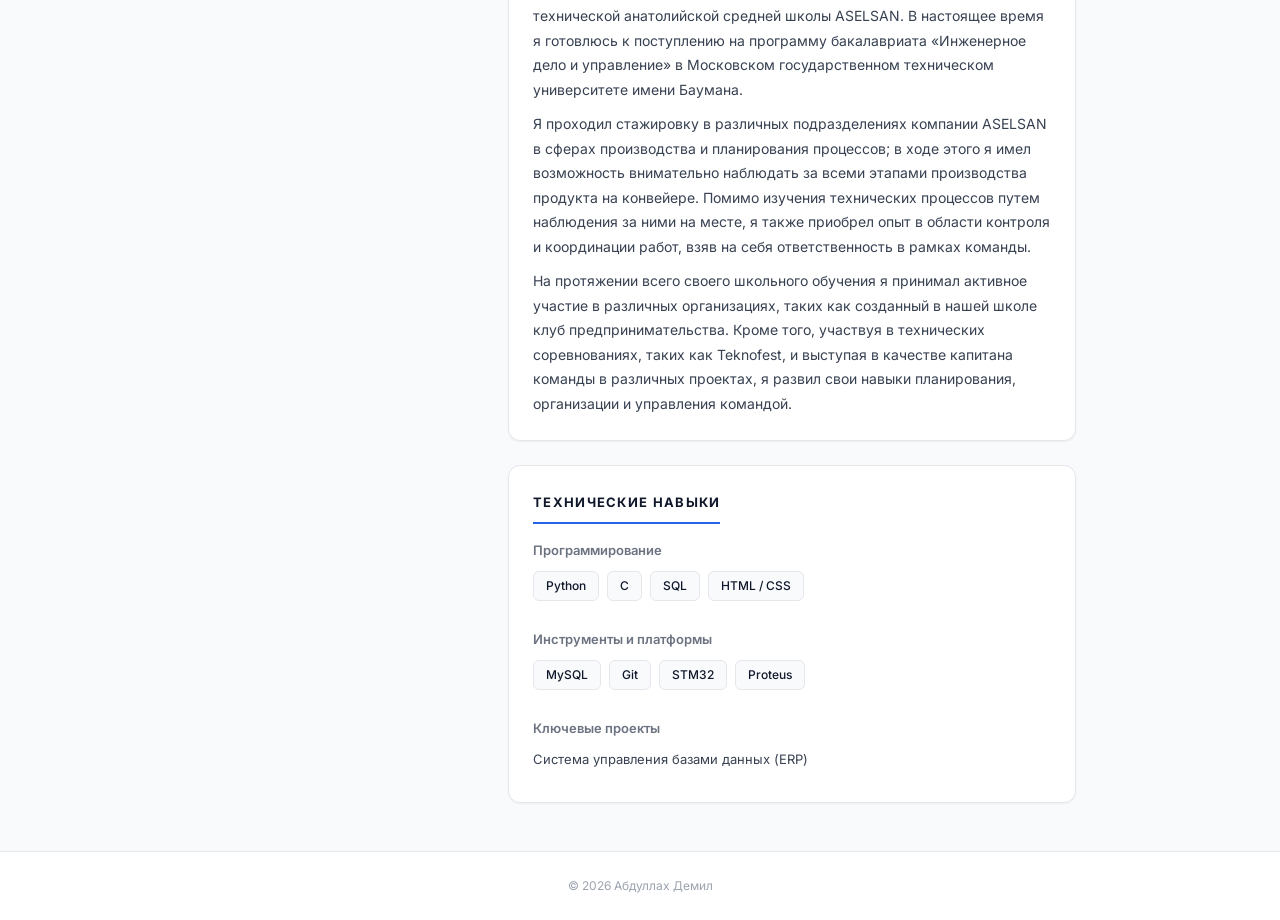
==== commit 29b38eb3: "Updated my resume, added an internship" ====
--- a/ru.html
+++ b/ru.html
@@ -1,216 +1,350 @@
-<!DOCTYPE html>
+<!doctype html>
 <html lang="ru">
-    <head>
-        <meta charset="UTF-8" />
-        <meta name="viewport" content="width=device-width, initial-scale=1.0" />
-        <meta name="description" content="Абдуллах Демил — Резюме. Студент факультета Инженерный бизнес и менеджмент, опыт стажировки в ASELSAN." />
-        <meta name="author" content="Abdullah Demil" />
-        <title>Abdullah Demil - CV (RU)</title>
-        <link rel="preconnect" href="https://fonts.googleapis.com" />
-        <link rel="preconnect" href="https://fonts.gstatic.com" crossorigin />
-        <link href="https://fonts.googleapis.com/css2?family=Inter:wght@300;400;500;600;700&display=swap" rel="stylesheet" />
-        <link rel="stylesheet" href="assets/css/style.css" />
-        <link rel="icon" type="image/png" href="assets/images/profilfotografim.png" />
-    </head>
-    <body>
-        <!-- Top Bar -->
-        <header class="top-bar">
-            <div class="top-bar-inner">
-                <div class="lang-switch">
-                    <a href="index.html" class="lang-link">
-                        <img src="assets/images/turkish-flag.png" alt="Türkçe" class="flag-img" />
-                    </a>
-                    <a href="ru.html" class="lang-link active">
-                        <img src="assets/images/russian-flag.png" alt="Русский" class="flag-img" />
-                    </a>
+  <head>
+    <meta charset="UTF-8" />
+    <meta name="viewport" content="width=device-width, initial-scale=1.0" />
+    <meta
+      name="description"
+      content="Абдуллах Демил — Резюме. Студент факультета Инженерный бизнес и менеджмент, опыт стажировок в Coral Travel и ASELSAN."
+    />
+    <meta name="author" content="Abdullah Demil" />
+    <title>Abdullah Demil - CV (RU)</title>
+    <link rel="preconnect" href="https://fonts.googleapis.com" />
+    <link rel="preconnect" href="https://fonts.gstatic.com" crossorigin />
+    <link
+      href="https://fonts.googleapis.com/css2?family=Inter:wght@300;400;500;600;700&display=swap"
+      rel="stylesheet"
+    />
+    <link rel="stylesheet" href="assets/css/style.css" />
+    <link
+      rel="icon"
+      type="image/png"
+      href="assets/images/profilfotografim.png"
+    />
+  </head>
+  <body>
+    <!-- Top Bar -->
+    <header class="top-bar">
+      <div class="top-bar-inner">
+        <div class="lang-switch">
+          <a href="index.html" class="lang-link">
+            <img
+              src="assets/images/turkish-flag.png"
+              alt="Türkçe"
+              class="flag-img"
+            />
+          </a>
+          <a href="ru.html" class="lang-link active">
+            <img
+              src="assets/images/russian-flag.png"
+              alt="Русский"
+              class="flag-img"
+            />
+          </a>
+        </div>
+      </div>
+    </header>
+
+    <!-- Main Content -->
+    <main class="container">
+      <!-- SIDEBAR -->
+      <aside class="sidebar">
+        <!-- Profile -->
+        <section class="card profile-card" id="profile">
+          <div class="profile-photo">
+            <img
+              src="assets/images/profilfotografim.png"
+              alt="Abdullah Demil"
+            />
+          </div>
+          <h1 class="profile-name">Абдуллах Демил</h1>
+          <p class="profile-title">
+            Студент факультета «Инженерный бизнес и менеджмент»
+          </p>
+        </section>
+
+        <!-- Contact -->
+        <section class="card" id="contact">
+          <h2 class="section-title">Контакты</h2>
+          <ul class="contact-list">
+            <li>
+              <span class="contact-icon">📧</span>
+              <a href="mailto:abdullahdemil97@gmail.com"
+                >abdullahdemil97@gmail.com</a
+              >
+            </li>
+            <li>
+              <span class="contact-icon">💬</span>
+              <span
+                >WhatsApp:
+                <a href="https://wa.me/905458626240">+90 545 862 62 40</a></span
+              >
+            </li>
+            <li>
+              <span class="contact-icon">📞</span>
+              <span
+                >Телефон: <a href="tel:+79035691961">+7 903 569 19 61</a></span
+              >
+            </li>
+            <li>
+              <span class="contact-icon">📍</span>
+              <span>Москва</span>
+            </li>
+          </ul>
+        </section>
+
+        <!-- Links -->
+        <section class="card" id="links">
+          <h2 class="section-title">Ссылки</h2>
+          <ul class="links-list">
+            <li>
+              <a
+                href="https://github.com/micsizru"
+                target="_blank"
+                rel="noopener"
+              >
+                <svg
+                  height="16"
+                  viewBox="0 0 16 16"
+                  width="16"
+                  style="fill: currentColor"
+                >
+                  <path
+                    d="M8 0C3.58 0 0 3.58 0 8c0 3.54 2.29 6.53 5.47 7.59.4.07.55-.17.55-.38 0-.19-.01-.82-.01-1.49-2.01.37-2.53-.49-2.69-.94-.09-.23-.48-.94-.82-1.13-.28-.15-.68-.52-.01-.53.63-.01 1.08.58 1.23.82.72 1.21 1.87.87 2.33.66.07-.52.28-.87.51-1.07-1.78-.2-3.64-.89-3.64-3.95 0-.87.31-1.59.82-2.15-.08-.2-.36-1.02.08-2.12 0 0 .67-.21 2.2.82.64-.18 1.32-.27 2-.27.68 0 1.36.09 2 .27 1.53-1.04 2.2-.82 2.2-.82.44 1.1.16 1.92.08 2.12.51.56.82 1.27.82 2.15 0 3.07-1.87 3.75-3.65 3.95.29.25.54.73.54 1.48 0 1.07-.01 1.93-.01 2.2 0 .21.15.46.55.38A8.013 8.013 0 0016 8c0-4.42-3.58-8-8-8z"
+                  ></path>
+                </svg>
+                GitHub
+              </a>
+            </li>
+            <li>
+              <a
+                href="https://www.linkedin.com/in/abdullah-demil-1305a4256/"
+                target="_blank"
+                rel="noopener"
+              >
+                <svg
+                  height="16"
+                  viewBox="0 0 16 16"
+                  width="16"
+                  style="fill: currentColor"
+                >
+                  <path
+                    d="M14.82 0H1.18A1.16 1.16 0 000 1.15v13.7A1.16 1.16 0 001.18 16h13.64A1.16 1.16 0 0016 14.85V1.15A1.16 1.16 0 0014.82 0zM4.74 13.68H2.37V6h2.37v7.68zM3.55 4.96a1.38 1.38 0 110-2.76 1.38 1.38 0 010 2.76zh9.09V13.68h2.37v-4.3c0-2.31-1.25-3.38-2.88-3.38-1.33 0-1.92.73-2.25 1.24v-1.06h-2.37v7.68h2.37V9.45c0-.4.08-.79.28-1.07.56-.78 1.54-.53 1.54.89v4.41z"
+                  ></path>
+                </svg>
+                LinkedIn
+              </a>
+            </li>
+          </ul>
+        </section>
+
+        <!-- Languages -->
+        <section class="card" id="languages">
+          <h2 class="section-title">Языки</h2>
+          <ul class="lang-list">
+            <li class="lang-item">
+              <span class="lang-name">Турецкий</span>
+              <span class="lang-level">Родной</span>
+            </li>
+            <li class="lang-item">
+              <span class="lang-name">Английский</span>
+              <span class="lang-level">B2</span>
+            </li>
+            <li class="lang-item">
+              <span class="lang-name">Русский</span>
+              <span class="lang-level">A1</span>
+            </li>
+          </ul>
+        </section>
+      </aside>
+
+      <!-- MAIN CONTENT -->
+      <div class="main-content">
+        <!-- Education -->
+        <section class="card" id="education">
+          <h2 class="section-title">Образование</h2>
+          <div class="education-list">
+            <div class="edu-item current">
+              <div class="edu-date">2026 – 2030</div>
+              <div class="edu-school">МГТУ им. Н. Э. Баумана</div>
+              <div class="edu-dept">
+                Факультет «Инженерный бизнес и менеджмент»
+              </div>
+            </div>
+            <div class="edu-item">
+              <div class="edu-date">2025 – 2026</div>
+              <div class="edu-school">МГТУ «Станкин»</div>
+              <div class="edu-dept">Подготовительный факультет</div>
+            </div>
+            <div class="edu-item">
+              <div class="edu-date">Выпускник</div>
+              <div class="edu-school">
+                Профессионально-техническая школа ASELSAN
+              </div>
+              <div class="edu-dept">Оборонная электроника</div>
+            </div>
+          </div>
+        </section>
+
+        <!-- Internships -->
+        <section class="card" id="experience">
+          <h2 class="section-title">Опыт стажировок</h2>
+          <div class="exp-list">
+            <div class="exp-item">
+              <div class="exp-header">
+                <div>
+                  <div class="exp-company">Coral Travel Group — Москва</div>
+                  <div class="exp-role">
+                    Стажёр по операциям цифрового маркетинга
+                  </div>
                 </div>
-            </div>
-        </header>
-
-        <!-- Main Content -->
-        <main class="container">
-            <!-- SIDEBAR -->
-            <aside class="sidebar">
-                <!-- Profile -->
-                <section class="card profile-card" id="profile">
-                    <div class="profile-photo">
-                        <img src="assets/images/profilfotografim.png" alt="Abdullah Demil" />
-                    </div>
-                    <h1 class="profile-name">Абдуллах Демил</h1>
-                    <p class="profile-title">Студент факультета «Инженерный бизнес и менеджмент»</p>
-                </section>
-
-                <!-- Contact -->
-                <section class="card" id="contact">
-                    <h2 class="section-title">Контакты</h2>
-                    <ul class="contact-list">
-                        <li>
-                            <span class="contact-icon">📧</span>
-                            <a href="mailto:abdullahdemil97@gmail.com">abdullahdemil97@gmail.com</a>
-                        </li>
-                        <li>
-                            <span class="contact-icon">💬</span>
-                            <span>WhatsApp: <a href="https://wa.me/905458626240">+90 545 862 62 40</a></span>
-                        </li>
-                        <li>
-                            <span class="contact-icon">📞</span>
-                            <span>Телефон: <a href="tel:+79035691961">+7 903 569 19 61</a></span>
-                        </li>
-                        <li>
-                            <span class="contact-icon">📍</span>
-                            <span>Москва</span>
-                        </li>
-                    </ul>
-                </section>
-
-                <!-- Links -->
-                <section class="card" id="links">
-                    <h2 class="section-title">Ссылки</h2>
-                    <ul class="links-list">
-                        <li>
-                            <a href="https://github.com/micsizru" target="_blank" rel="noopener">
-                                <svg height="16" viewBox="0 0 16 16" width="16" style="fill: currentColor;"><path d="M8 0C3.58 0 0 3.58 0 8c0 3.54 2.29 6.53 5.47 7.59.4.07.55-.17.55-.38 0-.19-.01-.82-.01-1.49-2.01.37-2.53-.49-2.69-.94-.09-.23-.48-.94-.82-1.13-.28-.15-.68-.52-.01-.53.63-.01 1.08.58 1.23.82.72 1.21 1.87.87 2.33.66.07-.52.28-.87.51-1.07-1.78-.2-3.64-.89-3.64-3.95 0-.87.31-1.59.82-2.15-.08-.2-.36-1.02.08-2.12 0 0 .67-.21 2.2.82.64-.18 1.32-.27 2-.27.68 0 1.36.09 2 .27 1.53-1.04 2.2-.82 2.2-.82.44 1.1.16 1.92.08 2.12.51.56.82 1.27.82 2.15 0 3.07-1.87 3.75-3.65 3.95.29.25.54.73.54 1.48 0 1.07-.01 1.93-.01 2.2 0 .21.15.46.55.38A8.013 8.013 0 0016 8c0-4.42-3.58-8-8-8z"></path></svg> GitHub
-                            </a>
-                        </li>
-                        <li>
-                            <a href="https://www.linkedin.com/in/abdullah-demil-1305a4256/" target="_blank" rel="noopener">
-                                <svg height="16" viewBox="0 0 16 16" width="16" style="fill: currentColor;"><path d="M14.82 0H1.18A1.16 1.16 0 000 1.15v13.7A1.16 1.16 0 001.18 16h13.64A1.16 1.16 0 0016 14.85V1.15A1.16 1.16 0 0014.82 0zM4.74 13.68H2.37V6h2.37v7.68zM3.55 4.96a1.38 1.38 0 110-2.76 1.38 1.38 0 010 2.76zh9.09V13.68h2.37v-4.3c0-2.31-1.25-3.38-2.88-3.38-1.33 0-1.92.73-2.25 1.24v-1.06h-2.37v7.68h2.37V9.45c0-.4.08-.79.28-1.07.56-.78 1.54-.53 1.54.89v4.41z"></path></svg> LinkedIn
-                            </a>
-                        </li>
-                    </ul>
-                </section>
-
-                <!-- Languages -->
-                <section class="card" id="languages">
-                    <h2 class="section-title">Языки</h2>
-                    <ul class="lang-list">
-                        <li class="lang-item">
-                            <span class="lang-name">Турецкий</span>
-                            <span class="lang-level">Родной</span>
-                        </li>
-                        <li class="lang-item">
-                            <span class="lang-name">Английский</span>
-                            <span class="lang-level">B2</span>
-                        </li>
-                        <li class="lang-item">
-                            <span class="lang-name">Русский</span>
-                            <span class="lang-level">A1</span>
-                        </li>
-                    </ul>
-                </section>
-            </aside>
-
-            <!-- MAIN CONTENT -->
-            <div class="main-content">
-                <!-- Education -->
-                <section class="card" id="education">
-                    <h2 class="section-title">Образование</h2>
-                    <div class="education-list">
-                        <div class="edu-item current">
-                            <div class="edu-date">2026 – 2030</div>
-                            <div class="edu-school">МГТУ им. Н. Э. Баумана</div>
-                            <div class="edu-dept">Факультет «Инженерный бизнес и менеджмент»</div>
-                        </div>
-                        <div class="edu-item">
-                            <div class="edu-date">2025 – 2026</div>
-                            <div class="edu-school">МГТУ «Станкин»</div>
-                            <div class="edu-dept">Подготовительный факультет</div>
-                        </div>
-                        <div class="edu-item">
-                            <div class="edu-date">Выпускник</div>
-                            <div class="edu-school">Профессионально-техническая школа ASELSAN</div>
-                            <div class="edu-dept">Оборонная электроника</div>
-                        </div>
-                    </div>
-                </section>
-
-                <!-- Internships -->
-                <section class="card" id="experience">
-                    <h2 class="section-title">Опыт стажировок</h2>
-                    <div class="exp-list">
-                        <div class="exp-item">
-                            <div class="exp-header">
-                                <div>
-                                    <div class="exp-company">ASELSAN — Сектор REHİS</div>
-                                    <div class="exp-role">Дирекция производства и планирования процессов, Стажёр</div>
-                                </div>
-                                <span class="exp-date">Лето 2024</span>
-                            </div>
-                            <ul class="exp-bullets">
-                                <li>Участвовал в подготовке проектов к серийному производству</li>
-                                <li>Работал над прокладкой кабелей, защитой клеткой Фарадея, размещением печатных плат и модулей</li>
-                                <li>Взаимодействовал с инженерами из различных подразделений, получая междисциплинарный опыт</li>
-                                <li>Наблюдал за полным циклом крупных проектов — от проектирования до серийного производства</li>
-                            </ul>
-                        </div>
-                        <div class="exp-item">
-                            <div class="exp-header">
-                                <div>
-                                    <div class="exp-company">ASELSAN — Сектор MGEO</div>
-                                    <div class="exp-role">Стажёр на производственной линии</div>
-                                </div>
-                                <span class="exp-date">Лето 2023</span>
-                            </div>
-                            <ul class="exp-bullets">
-                                <li>Отслеживал полный жизненный цикл печатных плат (сборка, обжиг, контроль)</li>
-                                <li>Проводил рентгеновский контроль паяных соединений и визуальную проверку качества</li>
-                                <li>Устанавливал компоненты с выводами и наносил конформное покрытие</li>
-                                <li>Участвовал в экологических (вибрация, пыль, вращение 360°) и функциональных испытаниях</li>
-                            </ul>
-                        </div>
-                    </div>
-                </section>
-
-                <!-- Professional Summary -->
-                <section class="card" id="summary">
-                    <h2 class="section-title">Профессиональное резюме</h2>
-                    <p class="summary-text">
-                        Я окончил отделение «Оборонная электроника» Профессионально-технической анатолийской средней школы ASELSAN. В настоящее время я готовлюсь к поступлению на программу бакалавриата «Инженерное дело и управление» в Московском государственном техническом университете имени Баумана.
-                    </p>
-                    <p class="summary-text" style="margin-top: 10px;">
-                        Я проходил стажировку в различных подразделениях компании ASELSAN в сферах производства и планирования процессов; в ходе этого я имел возможность внимательно наблюдать за всеми этапами производства продукта на конвейере. Помимо изучения технических процессов путем наблюдения за ними на месте, я также приобрел опыт в области контроля и координации работ, взяв на себя ответственность в рамках команды.
-                    </p>
-                    <p class="summary-text" style="margin-top: 10px;">
-                        На протяжении всего своего школьного обучения я принимал активное участие в различных организациях, таких как созданный в нашей школе клуб предпринимательства. Кроме того, участвуя в технических соревнованиях, таких как Teknofest, и выступая в качестве капитана команды в различных проектах, я развил свои навыки планирования, организации и управления командой.
-                    </p>
-                </section>
-
-                <!-- Technical Skills -->
-                <section class="card" id="skills">
-                    <h2 class="section-title">Технические навыки</h2>
-                    <div class="skills-group">
-                        <div class="skill-category">
-                            <div class="skill-label">Программирование</div>
-                            <div class="skill-tags">
-                                <span class="skill-tag">Python</span>
-                                <span class="skill-tag">C</span>
-                                <span class="skill-tag">SQL</span>
-                                <span class="skill-tag">HTML / CSS</span>
-                            </div>
-                        </div>
-                        <div class="skill-category">
-                            <div class="skill-label">Инструменты и платформы</div>
-                            <div class="skill-tags">
-                                <span class="skill-tag">MySQL</span>
-                                <span class="skill-tag">Git</span>
-                                <span class="skill-tag">STM32</span>
-                                <span class="skill-tag">Proteus</span>
-                            </div>
-                        </div>
-                        <div class="skill-category">
-                            <div class="skill-label">Ключевые проекты</div>
-                            <p class="skill-projects">
-                                Система управления базами данных (ERP)
-                            </p>
-                        </div>
-                    </div>
-                </section>
-            </div>
-        </main>
-
-        <!-- Footer -->
-        <footer>
-            <p>&copy; 2026 Абдуллах Демил</p>
-        </footer>
-    </body>
+                <span class="exp-date">Лето 2026</span>
+              </div>
+              <ul class="exp-bullets">
+                <li>
+                  Участвовал в создании ориентированных на пользователя
+                  посадочных страниц (landing pages) и цифрового контента на
+                  основе материалов компании
+                </li>
+                <li>
+                  Отслеживал распределение внутренних задач и межотдельский
+                  информационный поток в системе Bitrix24
+                </li>
+                <li>
+                  Анализировал показатели трафика и этапы конверсий
+                  маркетинговых кампаний, изучая процессы их сквозной
+                  оптимизации
+                </li>
+                <li>
+                  Получил практический опыт управления рабочими процессами на
+                  базе CRM, координации кросс-функциональных задач и создания
+                  цифрового контента в крупной организации
+                </li>
+              </ul>
+            </div>
+            <div class="exp-item">
+              <div class="exp-header">
+                <div>
+                  <div class="exp-company">ASELSAN — Сектор REHİS</div>
+                  <div class="exp-role">
+                    Дирекция производства и планирования процессов, Стажёр
+                  </div>
+                </div>
+                <span class="exp-date">Лето 2024</span>
+              </div>
+              <ul class="exp-bullets">
+                <li>
+                  Участвовал в подготовке проектов к серийному производству
+                </li>
+                <li>
+                  Работал над прокладкой кабелей, защитой клеткой Фарадея,
+                  размещением печатных плат и модулей
+                </li>
+                <li>
+                  Взаимодействовал с инженерами из различных подразделений,
+                  получая междисциплинарный опыт
+                </li>
+                <li>
+                  Наблюдал за полным циклом крупных проектов — от проектирования
+                  до серийного производства
+                </li>
+              </ul>
+            </div>
+            <div class="exp-item force-page-break">
+              <div class="exp-header">
+                <div>
+                  <div class="exp-company">ASELSAN — Сектор MGEO</div>
+                  <div class="exp-role">Стажёр на производственной линии</div>
+                </div>
+                <span class="exp-date">Лето 2023</span>
+              </div>
+              <ul class="exp-bullets">
+                <li>
+                  Отслеживал полный жизненный цикл печатных плат (сборка, обжиг,
+                  контроль)
+                </li>
+                <li>
+                  Проводил рентгеновский контроль паяных соединений и визуальную
+                  проверку качества
+                </li>
+                <li>
+                  Устанавливал компоненты с выводами и наносил конформное
+                  покрытие
+                </li>
+                <li>
+                  Участвовал в экологических (вибрация, пыль, вращение 360°) и
+                  функциональных испытаниях
+                </li>
+              </ul>
+            </div>
+          </div>
+        </section>
+
+        <!-- Professional Summary -->
+        <section class="card" id="summary">
+          <h2 class="section-title">Профессиональное резюме</h2>
+          <p class="summary-text">
+            Я окончил отделение «Оборонная электроника»
+            Профессионально-технической анатолийской средней школы ASELSAN. В
+            настоящее время я готовлюсь к поступлению на программу бакалавриата
+            «Инженерное дело и управление» в Московском государственном
+            техническом университете имени Баумана.
+          </p>
+          <p class="summary-text" style="margin-top: 10px">
+            Я проходил стажировку в различных подразделениях компании ASELSAN в
+            сферах производства и планирования процессов; в ходе этого я имел
+            возможность внимательно наблюдать за всеми этапами производства
+            продукта на конвейере. Помимо изучения технических процессов путем
+            наблюдения за ними на месте, я также приобрел опыт в области
+            контроля и координации работ, взяв на себя ответственность в рамках
+            команды.
+          </p>
+          <p class="summary-text" style="margin-top: 10px">
+            На протяжении всего своего школьного обучения я принимал активное
+            участие в различных организациях, таких как созданный в нашей школе
+            клуб предпринимательства. Кроме того, участвуя в технических
+            соревнованиях, таких как Teknofest, и выступая в качестве капитана
+            команды в различных проектах, я развил свои навыки планирования,
+            организации и управления командой.
+          </p>
+        </section>
+
+        <!-- Technical Skills -->
+        <section class="card" id="skills">
+          <h2 class="section-title">Технические навыки</h2>
+          <div class="skills-group">
+            <div class="skill-category">
+              <div class="skill-label">Программирование</div>
+              <div class="skill-tags">
+                <span class="skill-tag">Python</span>
+                <span class="skill-tag">C</span>
+                <span class="skill-tag">SQL</span>
+                <span class="skill-tag">HTML / CSS</span>
+              </div>
+            </div>
+            <div class="skill-category">
+              <div class="skill-label">Инструменты и платформы</div>
+              <div class="skill-tags">
+                <span class="skill-tag">MySQL</span>
+                <span class="skill-tag">Git</span>
+                <span class="skill-tag">STM32</span>
+                <span class="skill-tag">Proteus</span>
+              </div>
+            </div>
+            <div class="skill-category">
+              <div class="skill-label">Ключевые проекты</div>
+              <p class="skill-projects">
+                Система управления базами данных (ERP)
+              </p>
+            </div>
+          </div>
+        </section>
+      </div>
+    </main>
+
+    <!-- Footer -->
+    <footer>
+      <p>&copy; 2026 Абдуллах Демил</p>
+    </footer>
+  </body>
 </html>
--- a/assets/css/style.css
+++ b/assets/css/style.css
@@ -1,4 +1,4 @@
-@import url('https://fonts.googleapis.com/css2?family=Inter:wght@300;400;500;600;700&display=swap');
+@import url("https://fonts.googleapis.com/css2?family=Inter:wght@300;400;500;600;700&display=swap");
 
 /* ============================================
    RESET & VARIABLES
@@ -23,9 +23,10 @@
   --bg: #f8fafc;
   --card: #ffffff;
   --border: #e5e7eb;
-  --shadow-sm: 0 1px 2px 0 rgba(0,0,0,0.05);
-  --shadow: 0 1px 3px 0 rgba(0,0,0,0.1), 0 1px 2px -1px rgba(0,0,0,0.1);
-  --shadow-md: 0 4px 6px -1px rgba(0,0,0,0.1), 0 2px 4px -2px rgba(0,0,0,0.1);
+  --shadow-sm: 0 1px 2px 0 rgba(0, 0, 0, 0.05);
+  --shadow: 0 1px 3px 0 rgba(0, 0, 0, 0.1), 0 1px 2px -1px rgba(0, 0, 0, 0.1);
+  --shadow-md:
+    0 4px 6px -1px rgba(0, 0, 0, 0.1), 0 2px 4px -2px rgba(0, 0, 0, 0.1);
   --radius: 12px;
   --radius-sm: 8px;
   --transition: 0.25s cubic-bezier(0.4, 0, 0.2, 1);
@@ -36,7 +37,12 @@
 }
 
 body {
-  font-family: 'Inter', -apple-system, BlinkMacSystemFont, 'Segoe UI', sans-serif;
+  font-family:
+    "Inter",
+    -apple-system,
+    BlinkMacSystemFont,
+    "Segoe UI",
+    sans-serif;
   font-size: 14px;
   line-height: 1.65;
   color: var(--text);
@@ -278,7 +284,7 @@
 }
 
 .edu-item::before {
-  content: '';
+  content: "";
   position: absolute;
   left: -5px;
   top: 4px;
@@ -381,7 +387,7 @@
 }
 
 .exp-bullets li::before {
-  content: '›';
+  content: "›";
   position: absolute;
   left: 0;
   color: var(--accent);
@@ -534,7 +540,10 @@
     padding: 1.2cm;
   }
 
-  .top-bar, .flag-img, .lang-switch, .btn-download {
+  .top-bar,
+  .flag-img,
+  .lang-switch,
+  .btn-download {
     display: none !important;
   }
 
@@ -545,7 +554,8 @@
     display: block;
   }
 
-  .sidebar, .main-content {
+  .sidebar,
+  .main-content {
     width: 100%;
     display: block;
   }
@@ -558,7 +568,7 @@
     margin-bottom: 0;
     box-shadow: none !important;
   }
-  
+
   .card:last-child {
     border-bottom: none;
   }
@@ -588,7 +598,9 @@
     padding-bottom: 2px;
   }
 
-  .contact-list, .links-list, .lang-list {
+  .contact-list,
+  .links-list,
+  .lang-list {
     display: flex;
     flex-direction: row;
     flex-wrap: wrap;
@@ -596,7 +608,9 @@
     margin-bottom: 4px;
   }
 
-  .contact-list li, .links-list li, .lang-item {
+  .contact-list li,
+  .links-list li,
+  .lang-item {
     font-size: 8.5pt;
   }
 
@@ -611,14 +625,18 @@
     font-weight: normal;
   }
 
-  .lang-level::before { content: "("; }
-  .lang-level::after { content: ")"; }
+  .lang-level::before {
+    content: "(";
+  }
+  .lang-level::after {
+    content: ")";
+  }
 
   .edu-item {
     border-left: none;
     padding-left: 0;
   }
-  
+
   .edu-item::before {
     display: none;
   }
@@ -645,12 +663,12 @@
     margin-top: 2px;
     gap: 2px;
   }
-  
+
   .exp-bullets li {
     font-size: 8.5pt;
   }
 
-  #summary {
+  .force-page-break {
     break-before: page;
     padding-top: 1.2cm;
   }
@@ -667,10 +685,6 @@
 
   .skill-label::after {
     content: ": ";
-  }
-
-  .skill-tags {
-    display: inline;
   }
 
   .skill-tag {
@@ -703,4 +717,4 @@
     color: var(--accent) !important;
     text-decoration: underline !important;
   }
-}+}
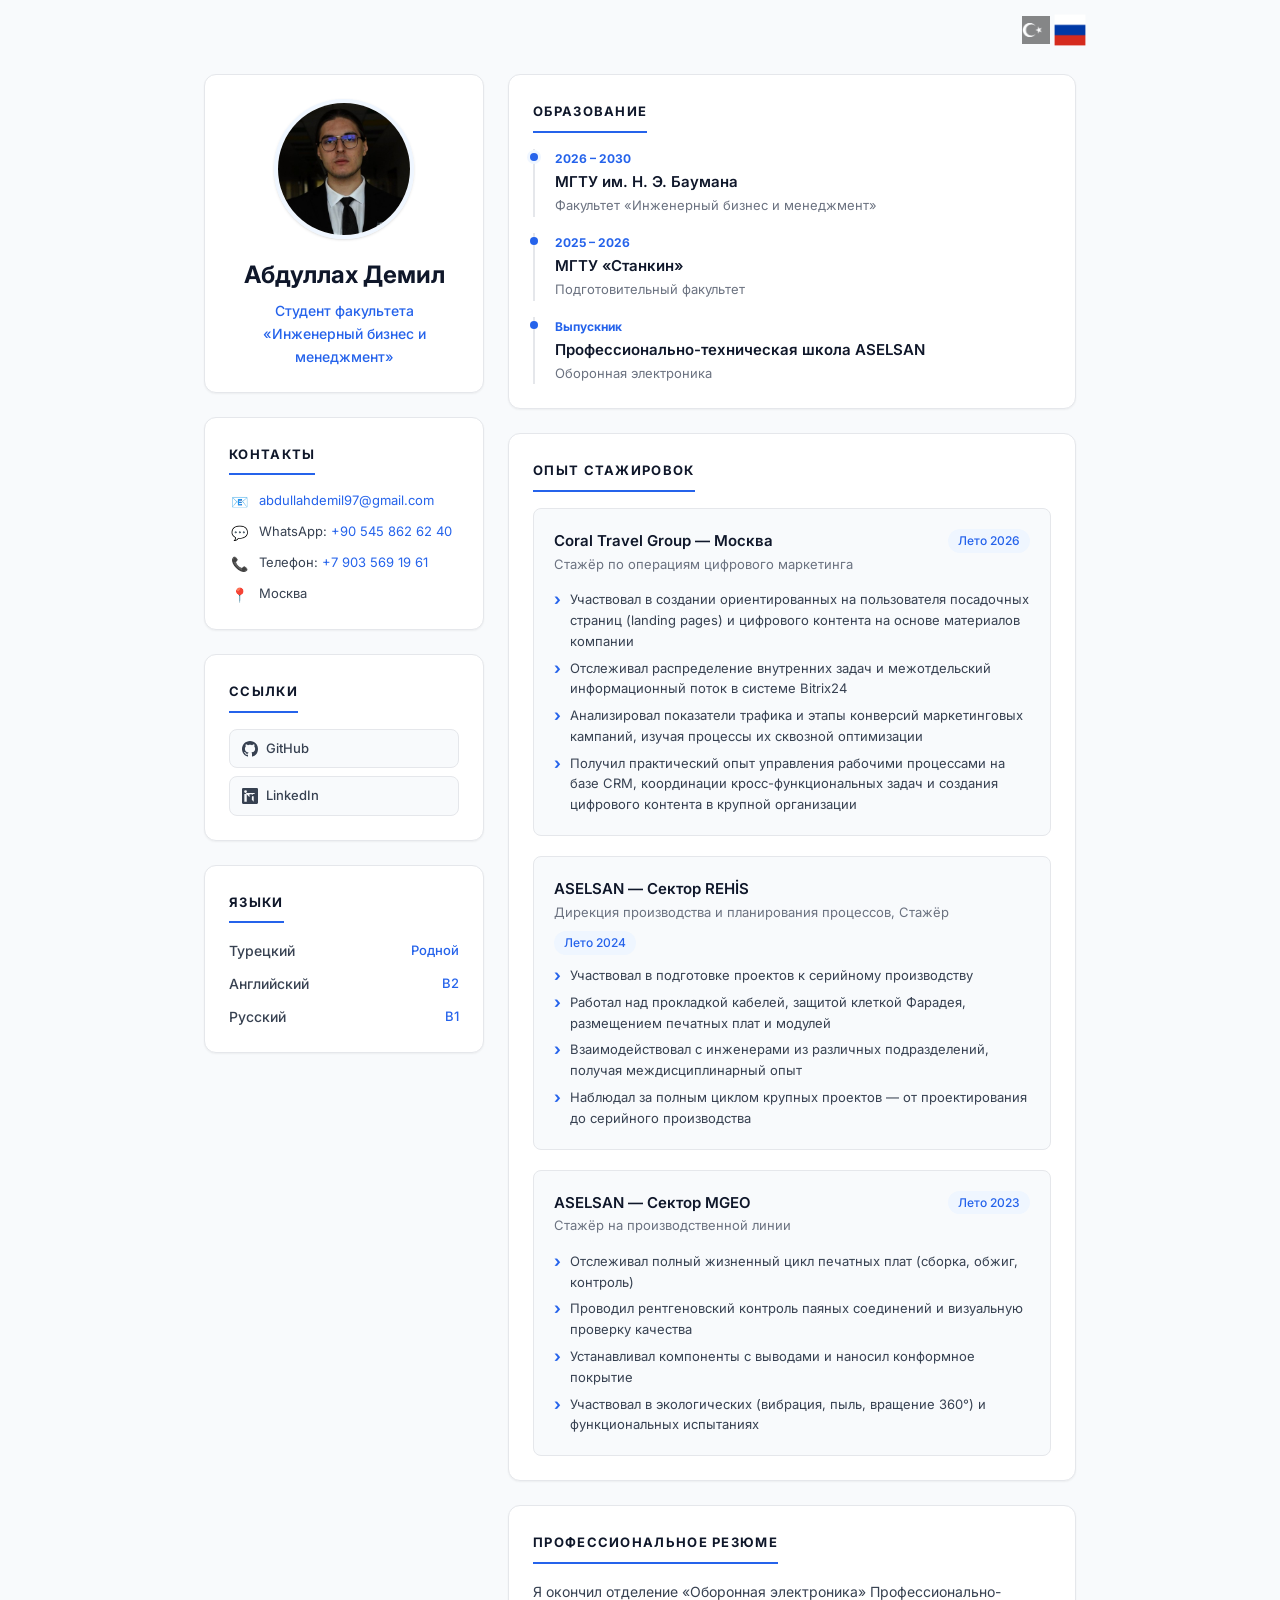
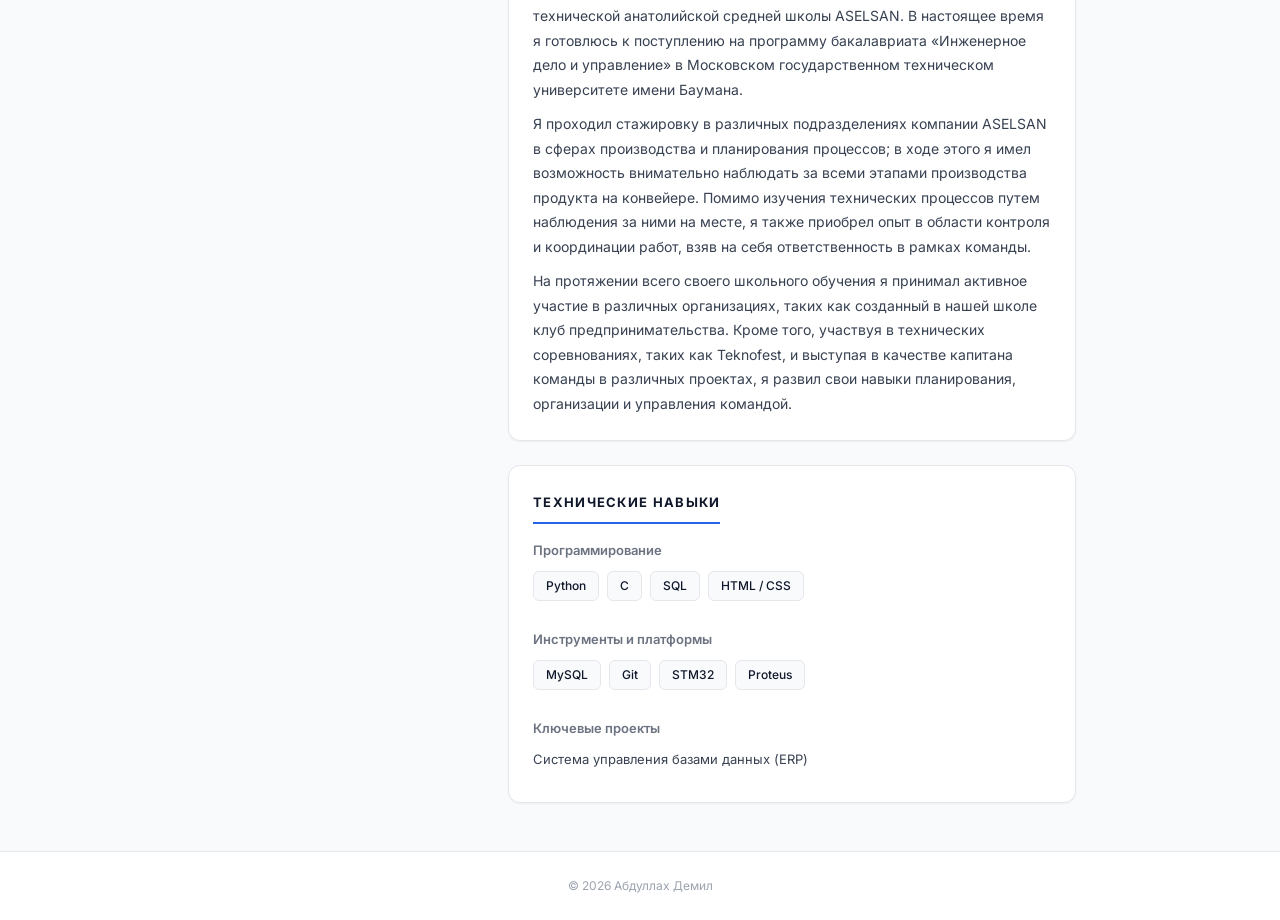
==== commit 31c6ba44: "Update" ====
--- a/ru.html
+++ b/ru.html
@@ -152,7 +152,7 @@
             </li>
             <li class="lang-item">
               <span class="lang-name">Русский</span>
-              <span class="lang-level">A1</span>
+              <span class="lang-level">B1</span>
             </li>
           </ul>
         </section>
